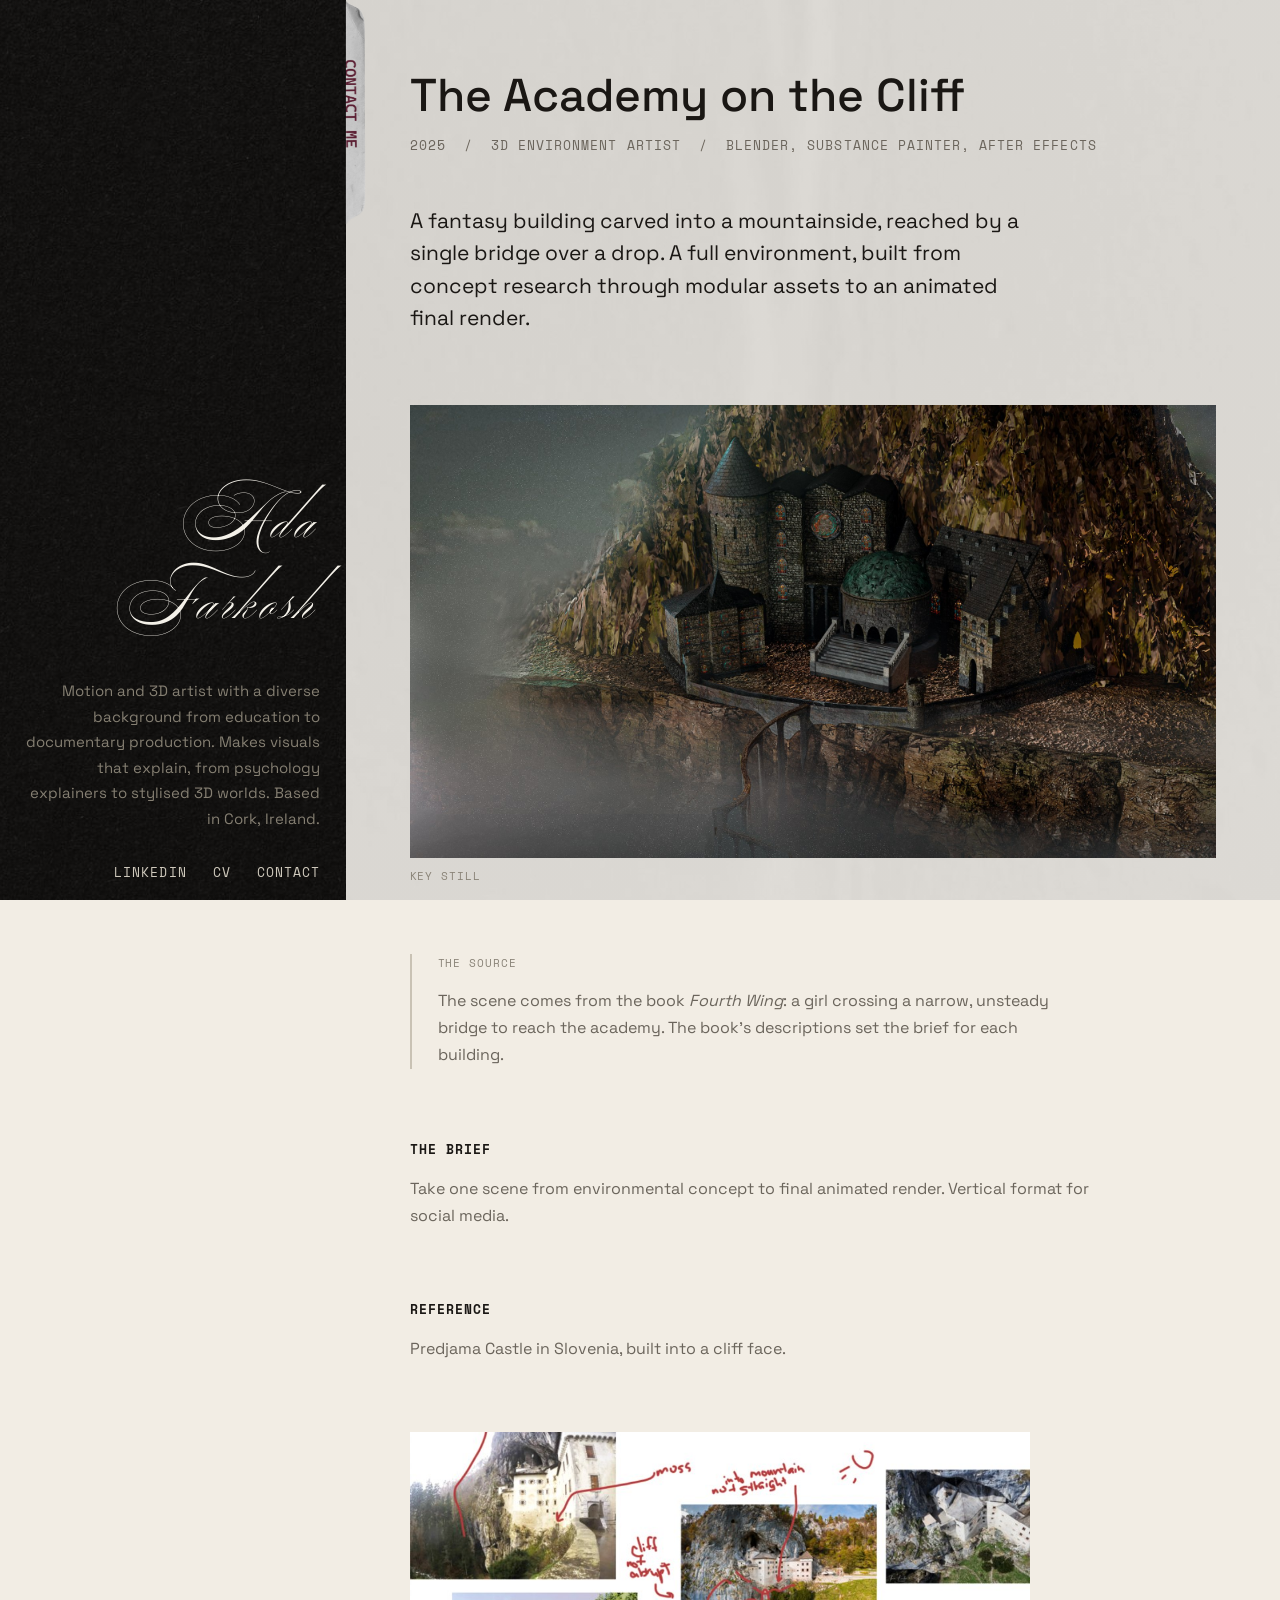
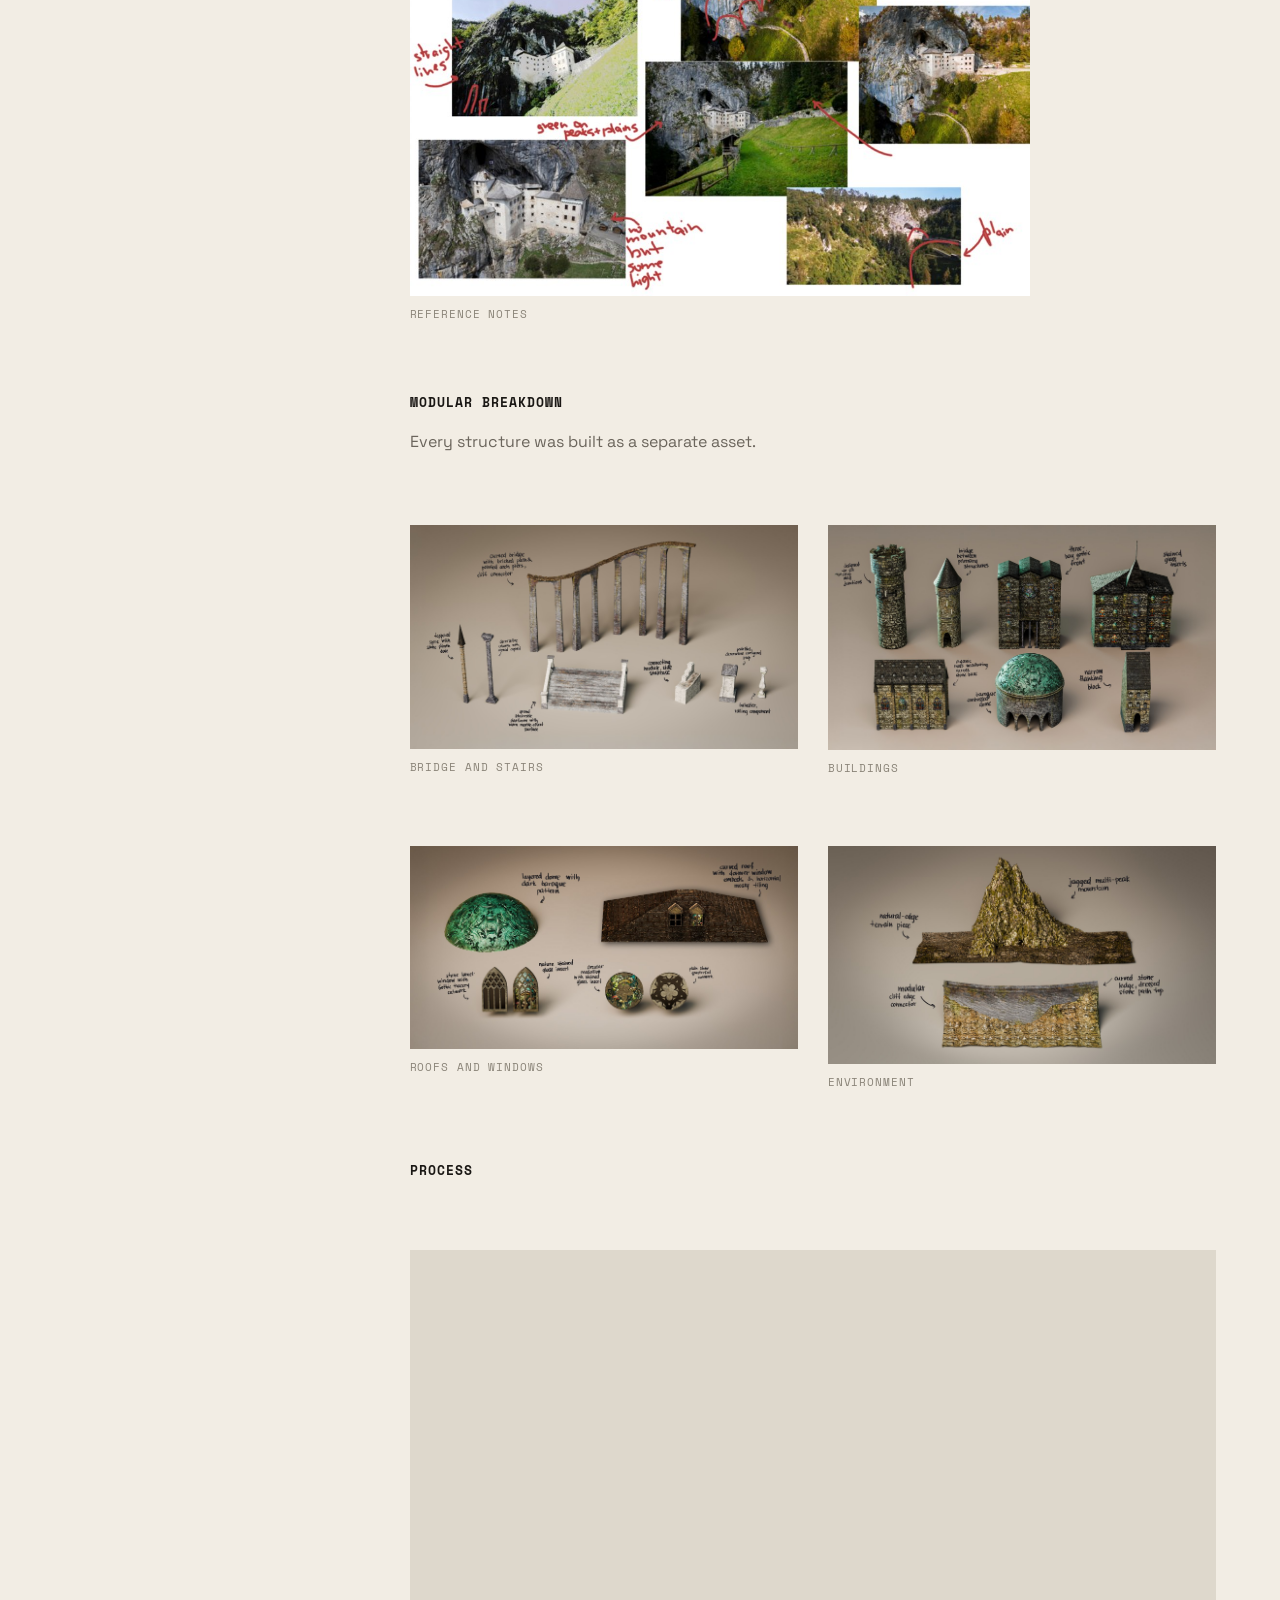
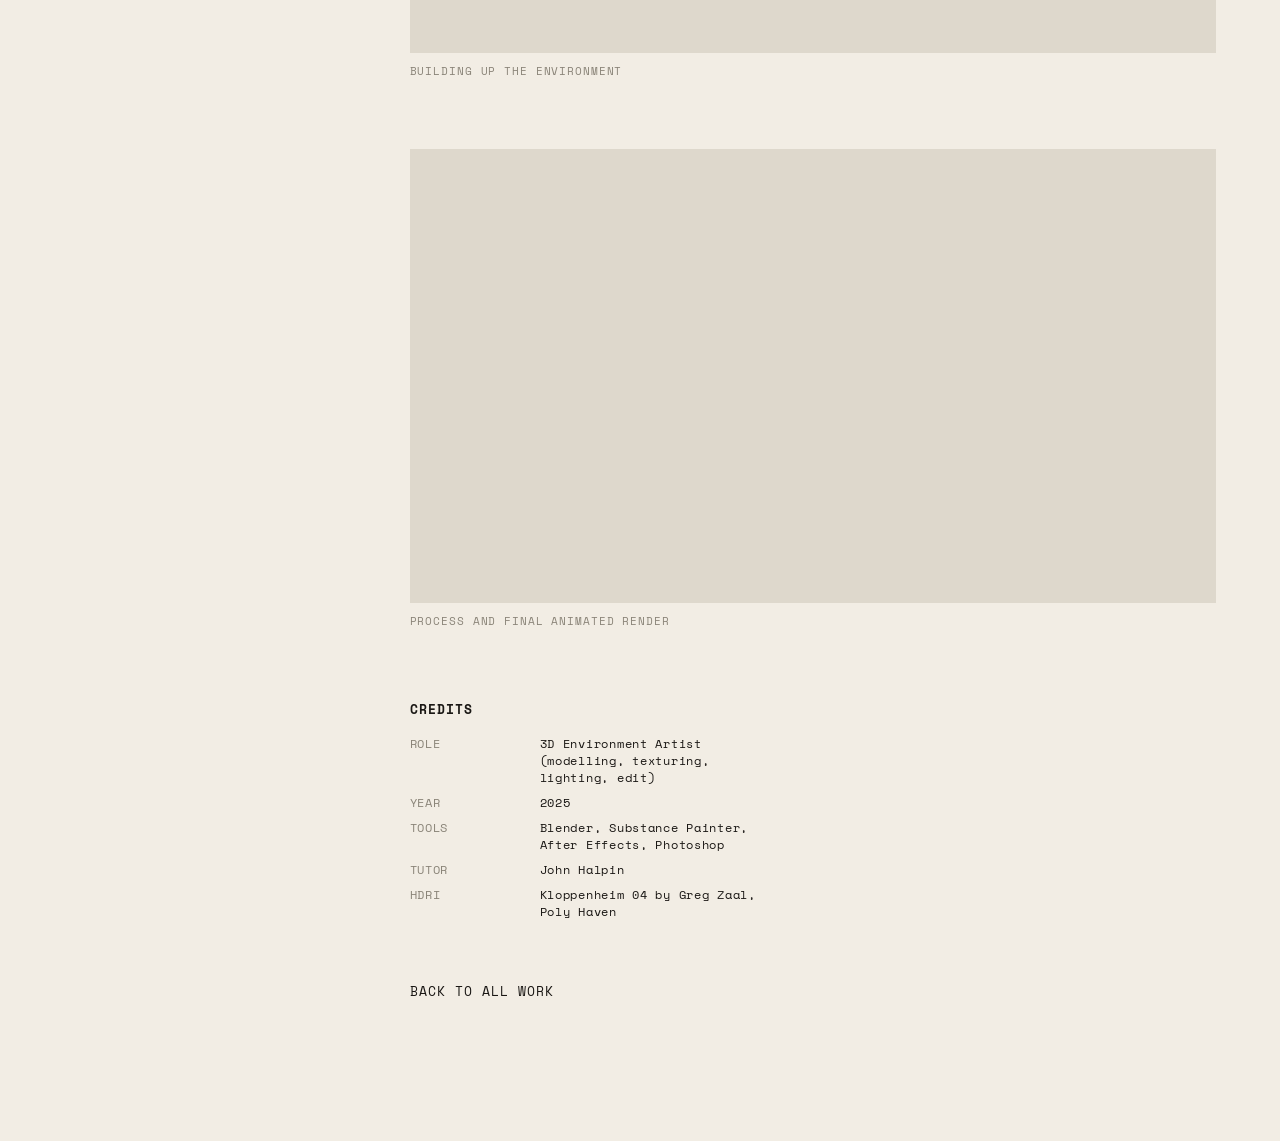
==== projects/academy_on_the_cliff.html @ 87864855 "Portfolio site: index and five project pages" ====
<!DOCTYPE html>
<html lang="en">

<head>
    <link rel="stylesheet" href="../style/style.css">
    <link rel="icon" type="image/png" href="../assets/site/images/icon.png">
    <meta charset="UTF-8">
    <meta name="viewport" content="width=device-width, initial-scale=1.0">
    <title>Ada Farkosh | The Academy on the Cliff</title>
</head>

<body>

    <div class="band band-dark"></div>
    <div class="band band-light"></div>

    <div class="sidebar">

        <a href="../index.html" class="sitename">Ada Farkosh</a>

        <div class="about-me">
            <p>Motion and 3D artist with a diverse background from education to documentary production. Makes
                visuals that explain, from psychology explainers to stylised 3D worlds. Based in Cork, Ireland.</p>
        </div>

        <div class="menu">
            <ul>
                <li><a href="https://www.linkedin.com/in/ada-farkosh/" target="_blank"
                        rel="noopener">LinkedIn</a></li>
                <li><a href="../assets/site/docs/cv.pdf" target="_blank" rel="noopener">CV</a></li>
                <li><a href="mailto:ada.farkosh@gmail.com">Contact</a></li>
            </ul>
        </div>

    </div>


    <main class="page">

        <!-- TITLE -->
        <header class="page-head">
            <h1 class="page-title">The Academy on the Cliff</h1>
            <p class="page-meta">2025 &nbsp;/&nbsp; 3D Environment Artist &nbsp;/&nbsp; Blender, Substance Painter,
                After Effects</p>
        </header>

        <p class="lead">A fantasy building carved into a mountainside, reached by a single bridge over a drop. A full
            environment, built from concept research through modular assets to an animated final render.</p>

        <!-- THE FINISHED PIECE, UP FRONT -->
        <figure class="shot-full">
            <img src="../assets/academy_on_the_cliff/images/academy_key_still.jpg"
                alt="Key still of the academy carved into a cliff face, reached by a single bridge">
            <figcaption>Key still</figcaption>
        </figure>

        <!-- THE SOURCE - someone else's work, set apart and credited -->
        <section class="context">
            <p class="credit">The source</p>
            <p>The scene comes from the book <em>Fourth Wing</em>: a girl crossing a narrow, unsteady bridge to reach
                the academy. The book's descriptions set the brief for each building.</p>
        </section>

        <!-- THE BRIEF -->
        <section class="prose">
            <h2>The brief</h2>
            <p>Take one scene from environmental concept to final animated render. Vertical format for social media.</p>
        </section>

        <!-- REFERENCE -->
        <section class="prose">
            <h2>Reference</h2>
            <p>Predjama Castle in Slovenia, built into a cliff face.</p>
        </section>

        <figure class="shot-stack">
            <img src="../assets/academy_on_the_cliff/images/ref_notes.jpg"
                alt="Reference board and notes for the academy environment">
            <figcaption>Reference notes</figcaption>
        </figure>

        <!-- MODULAR BREAKDOWN -->
        <section class="prose">
            <h2>Modular breakdown</h2>
            <p>Every structure was built as a separate asset.</p>
        </section>

        <div class="shot-pair posters">
            <figure>
                <img src="../assets/academy_on_the_cliff/images/bridgestairs_ps.jpg"
                    alt="Bridge and stairs assets for the academy environment">
                <figcaption>Bridge and stairs</figcaption>
            </figure>
            <figure>
                <img src="../assets/academy_on_the_cliff/images/buildings_ps_compressed.jpg"
                    alt="Building assets for the academy environment">
                <figcaption>Buildings</figcaption>
            </figure>
        </div>

        <div class="shot-pair posters">
            <figure>
                <img src="../assets/academy_on_the_cliff/images/roofswindows_v2_compressed.jpg"
                    alt="Roof and window assets for the academy environment">
                <figcaption>Roofs and windows</figcaption>
            </figure>
            <figure>
                <img src="../assets/academy_on_the_cliff/images/environment_ps.jpg"
                    alt="The full academy environment assembled">
                <figcaption>Environment</figcaption>
            </figure>
        </div>

        <!-- PROCESS -->
        <section class="prose">
            <h2>Process</h2>
        </section>

        <figure class="shot-full">
            <video autoplay muted loop playsinline width="2016" height="1134">
                <source src="../assets/academy_on_the_cliff/images/academy_process.mp4" type="video/mp4">
            </video>
            <figcaption>Building up the environment</figcaption>
        </figure>

        <figure class="video">
            <iframe src="https://player.vimeo.com/video/1193643788"
                title="The Academy on the Cliff, process and final animated render" allowfullscreen></iframe>
            <figcaption>Process and Final animated render</figcaption>
        </figure>

        <!-- CREDITS -->
        <section class="credits">
            <h2>Credits</h2>
            <dl>
                <dt>Role</dt>
                <dd>3D Environment Artist (modelling, texturing, lighting, edit)</dd>
                <dt>Year</dt>
                <dd>2025</dd>
                <dt>Tools</dt>
                <dd>Blender, Substance Painter, After Effects, Photoshop</dd>
                <dt>Tutor</dt>
                <dd>John Halpin</dd>
                <dt>HDRI</dt>
                <dd>Kloppenheim 04 by Greg Zaal, Poly Haven</dd>
            </dl>
        </section>

        <p class="back"><a href="../index.html">Back to all work</a></p>

    </main>


    <a class="contact-tab" href="mailto:ada.farkosh@gmail.com">
        <img class="tab-passive" src="../assets/site/images/contact_me_passive.png" alt="Contact me">
        <img class="tab-active" src="../assets/site/images/contact_me_hovered.png" alt="">
    </a>

    <div id="image-popup" onclick="closeImagePopup()">
        <img id="image-popup-img" alt="">
    </div>

    <script>
        // every image on the page opens in the popup - no onclick needed
        // on each one, so a new image is just an <img> tag like the others
        const popup = document.getElementById('image-popup');
        const popupImg = document.getElementById('image-popup-img');

        document.querySelectorAll('.page img').forEach(function (img) {
            img.addEventListener('click', function () {
                popupImg.src = img.src;
                popupImg.alt = img.alt;
                popup.classList.add('open');
            });
        });

        function closeImagePopup() {
            popup.classList.remove('open');
        }

        // Escape closes it too
        document.addEventListener('keydown', function (e) {
            if (e.key === 'Escape') closeImagePopup();
        });
    </script>

</body>

</html>
---- style/style.css ----
@import url('https://fonts.googleapis.com/css2?family=Ballet&family=Space+Grotesk:wght@300..700&family=Space+Mono:wght@400;700&display=swap');
/* importing fonts from googlefonts */


body {
    margin: 0;
    background-color: #F2EDE4;
    /* plain colour under the two textured bands below */

    font-family: 'Space Grotesk', sans-serif;
    font-size: 16px;
    color: #1A1714;

    /* CUSTOM CURSOR - dark circle over the light band */
    cursor: url('data:image/svg+xml;utf8,<svg xmlns="http://www.w3.org/2000/svg" width="30" height="30"><circle cx="15" cy="15" r="11" fill="none" stroke="%231A1714" stroke-width="3"/></svg>') 15 15, auto;
}

/* same circle filled in, no outline, on everything clickable */
a,
a:hover {
    cursor: url('data:image/svg+xml;utf8,<svg xmlns="http://www.w3.org/2000/svg" width="30" height="30"><circle cx="15" cy="15" r="11" fill="%235B1E32"/></svg>') 15 15, pointer;
}

/* over the dark band the circle flips to the light colour */
.sidebar {
    cursor: url('data:image/svg+xml;utf8,<svg xmlns="http://www.w3.org/2000/svg" width="30" height="30"><circle cx="15" cy="15" r="11" fill="none" stroke="%23CFC9BC" stroke-width="3"/></svg>') 15 15, auto;
}

.sidebar a,
.sidebar a:hover {
    cursor: url('data:image/svg+xml;utf8,<svg xmlns="http://www.w3.org/2000/svg" width="30" height="30"><circle cx="15" cy="15" r="11" fill="%235B1E32"/></svg>') 15 15, pointer;
}


/* THE TWO BANDS - photographs instead of flat colour.
   Separate layers rather than two backgrounds on the body, so each one can
   use cover and crop properly instead of being stretched to fit its band. */
.band {
    position: fixed;
    top: 0;
    bottom: 0;
    z-index: -1;
    /* behind everything, and out of the way of clicks */
    background-size: cover;
    background-position: center;
}

.band-dark {
    left: 0;
    width: 27%;
    background-image:
        linear-gradient(rgba(20, 18, 16, .55), rgba(20, 18, 16, .55)),
        url("../assets/site/images/background_dark.jpeg");
    /* the flat colour sits ON TOP of the photo at 55% - the texture still
       shows through, but the text never loses its contrast */
}

.band-light {
    left: 27%;
    right: 0;
    background-image:
        linear-gradient(rgba(242, 237, 228, .55), rgba(242, 237, 228, .55)),
        url("../assets/site/images/background_light.jpeg");
    /* same trick, and the warm cream pulls the grey paper toward the palette */
}


/* PINNED LEFT COLUMN - sits on the BOTTOM of the screen and stays there */
.sidebar {
    position: fixed;
    bottom: 18px;
    /* same gap off the bottom edge as the project list has off the top */
    left: 2%;
    width: 23%;
    z-index: 1000;

    display: flex;
    flex-direction: column;
    align-items: flex-end;
    text-align: right;
    gap: 30px;
    /* name, then the writing, then the links last - closest to the edge,
       all of it pushed to the right hand side of the dark band */
    /* VISIBLE on top of anything that scrolls past
       - no background needed, the dark band behind it comes from the body */
}

/* the three links run across instead of down */
.menu ul {
    display: flex;
    justify-content: flex-end;
    gap: 26px;
}

/* PROJECT INDEX - top right, scrolls away with the page */
.projects {
    position: fixed;
    top: 18px;
    left: 2%;
    width: 23%;
    z-index: 1000;
    /* now lives on the dark band, at its top. Taken out of the flow, so the
       project rows below can start near the top of the screen. */
    text-align: right;
    /* lines up with the name and links at the bottom of the same band */
}

.projects a {
    max-width: 100%;
    overflow-wrap: anywhere;
    /* a long project name wraps inside the band instead of running out
       across the light half of the page */
}

.projects li {
    font-size: 13px;
    line-height: 1.9;
    /* the size has to be set here too, or the line box keeps the
       height of the 30px body text and the gap will not close */
}

.sidebar ul,
.projects ul {
    list-style-type: none;
    margin: 0;
    padding: 0;
}

/* TEXT IN BOTH MENUS */
.sidebar a,
.projects a {
    position: relative;
    display: inline-block;
    /* so the plum line below can be measured against the word */
    text-decoration: none;
    font-family: 'Space Mono', monospace;
    font-size: 13px;
    letter-spacing: 0.08em;
    line-height: 1.35;
}

.menu a {
    text-transform: uppercase;
}

/* on the dark band - light text */
.sidebar a {
    color: #CFC9BC;
}

/* the project list is just an index, so it is smaller and quieter.
   on the dark band now, so it takes the light text colour */
.projects a {
    font-size: 13px;
    line-height: 1.9;
    /* set on the link itself - the line box follows this, not the li */
    color: #CFC9BC;
}



/* THE HOVER LINE - drawn as a pseudo element rather than text-decoration,
   so only the line is plum and the word keeps its own colour */
.sidebar a::after,
.projects a::after {
    content: "";
    position: absolute;
    top: 50%;
    left: 0;
    width: 0;
    height: 2px;
    background: #5B1E32;
    transition: width 500ms cubic-bezier(0.075, 0.82, 0.165, 1);
    /* grows from the left instead of appearing all at once.
       2px here, on the project titles and on the name - every hover line
       on the site is the same weight */
}

.sidebar a:hover::after,
.projects a:hover::after {
    width: 100%;
}

/* the name is underlined instead of crossed out */
.sidebar a.sitename::after {
    top: auto;
    bottom: 6px;
    height: 2px;
}

.sidebar a.sitename {
    display: block;
    font-family: 'Ballet', cursive;
    font-size: 60px;
    /* written as .sidebar a.sitename so it beats the 26px on .sidebar a above */
    color: #F4F1E9;
    /* brightest text on the page - top of the hierarchy */
    line-height: 1.35;
}


/* ABOUT ME - part of the pinned column above */
.about-me {
    position: relative;
}

.about-me p {
    margin: 0;
    font-size: 15px;
    /* smaller than the menu links, and the column width gives
       roughly 40 characters a line */
    line-height: 1.7;
    color: #857F72;
    /* dim until hovered */
    transition: 0.3s;

    position: relative;
    z-index: 1;
}

.about-me:hover p {
    color: #F2EDE4;
    font-size: 16px;
    /* grown with font-size, not transform, so the text stays sharp */
}


/* PROJECT ROWS - all of them live on the light band */
.work {
    margin-left: 27%;
    padding: 55px 5vw 120px 5vw;
    /* the index used to sit above this and push it down - with that gone,
       the first row starts close to the top of the screen */
    /* the 5vw on each side makes the gap to the dark band and the gap
       to the right edge of the screen exactly the same */
    box-sizing: border-box;
}

.project {
    display: grid;
    grid-template-columns: auto 1fr;
    column-gap: 60px;
    align-items: start;
    margin-bottom: 85px;
}

/* every second row turns around - text left, photo right */
.project:nth-of-type(even) {
    grid-template-columns: 1fr auto;
    column-gap: 120px;
    /* wider than the normal rows - the number hangs 58px to the left of the
       photo and would otherwise land on top of the writing */
}

.project:nth-of-type(even) .stage {
    order: 2;
}

.project:nth-of-type(even) .blurb {
    order: 1;
    text-align: right;
    margin-top: 28px;
    /* the same drop the photo gets on these rows, so the title lines up with
       the top of the PHOTO rather than with the number, which sits higher */
}

/* a small drop so the rows are not a straight ladder */
.project:nth-of-type(even) .stage {
    margin-top: 28px;
}

/* the number hangs 58px to the left of its photo, so the photo is pushed
   58px right - that puts the number's left edge on the same 5vw margin that
   the flipped rows' photos keep from the right edge of the screen */
.project:nth-of-type(odd) .stage {
    margin-left: 58px;
}


/* THE NUMBER AND THE PHOTO */
.stage {
    position: relative;
    isolation: isolate;
    /* keeps the three layers below stacking against each other only */
}

.shot {
    display: block;
    position: relative;
    z-index: 1;
    /* sits BETWEEN the two copies of the number */

    width: 260px;
    aspect-ratio: 4 / 5;
    /* every photo is framed to the same size */
    background-color: #DED8CC;
    overflow: hidden;
}

.shot img {
    position: absolute;
    inset: 0;
    width: 100%;
    height: 100%;
    object-fit: cover;
    /* a bigger upload is cropped to the frame instead of squashed */
    filter: grayscale(1);
    /* black and white until hovered */
    transition: transform .5s ease, filter .5s ease;
}


/* THE NUMBERS COUNT THEMSELVES.
   The spans in the HTML are empty - CSS counts the rows and writes the
   number in. Move a project to the top of the page and everything
   renumbers on its own; nothing in the markup has to be touched. */
.work {
    counter-reset: project;
}

.project {
    counter-increment: project;
}

.digit::before {
    content: counter(project, decimal-leading-zero);
    /* decimal-leading-zero is what gives 01, 02 instead of 1, 2 */
}

/* two copies of the same number, in the same spot */
.digit {
    position: absolute;
    top: -30px;
    left: -58px;
    font-family: 'Space Mono', monospace;
    font-weight: 700;
    font-size: 110px;
    line-height: 0.8;
    color: #1A1714;
    transition: color 400ms ease;
}

.digit.back {
    z-index: 0;
    /* the whole number, hidden where the photo covers it */
}

.digit.front {
    z-index: 2;
    clip-path: inset(0 0 0 50%);
    /* the same number again on top, with its left half cut away,
       so only the second figure lands over the photo */
}


/* LENS FLARE - light layer on the photo, invisible until hovered */
.flare-light {
    position: absolute;
    inset: 0;
    background:
        radial-gradient(circle at 20% 40%, rgba(255, 255, 255, .55), transparent 40%),
        radial-gradient(circle at 35% 45%, rgba(255, 200, 100, .4), transparent 30%),
        radial-gradient(circle at 60% 55%, rgba(255, 255, 255, .25), transparent 30%);
    opacity: 0;
    transition: opacity .5s ease;
}

/* photo, number and title are one unit: touching any of them lights all
   three. ":has" lets the row react to what is hovered inside it. The
   description is not in the list, so it stays out of it. */
.project:has(:is(.shot, .digit, .blurb h2 a):hover) .shot img {
    transform: scale(1.05);
    filter: grayscale(0);
    /* true colour revealed */
}

.project:has(:is(.shot, .digit, .blurb h2 a):hover) .flare-light {
    opacity: .45;
    /* kept light - the colour coming back is the main event */
}

.project:has(:is(.shot, .digit, .blurb h2 a):hover) .digit {
    color: #5B1E32;
    /* the numbers only change colour - no line through them */
}

.project:has(:is(.shot, .digit, .blurb h2 a):hover) .blurb h2 a::after {
    width: 100%;
}


/* THE WRITING BESIDE EACH PHOTO */
.blurb {
    max-width: 34em;
    /* stops the line getting too long to read comfortably */
}

.project:nth-of-type(even) .blurb {
    margin-left: auto;
}

.blurb h2 {
    margin: 0 0 14px 0;
    font-family: 'Space Mono', monospace;
    font-size: 13px;
    font-weight: 700;
    letter-spacing: 0.08em;
    text-transform: uppercase;
    /* a label, the way the reference decks title their plates */
    color: #1A1714;
}

.blurb h2 a {
    position: relative;
    display: inline-block;
    text-decoration: none;
    color: inherit;
}

.blurb h2 a::after {
    content: "";
    position: absolute;
    top: 50%;
    left: 0;
    width: 0;
    height: 2px;
    background: #5B1E32;
    transition: width 500ms cubic-bezier(0.075, 0.82, 0.165, 1);
}

.blurb p {
    margin: 0;
    font-size: 15px;
    line-height: 1.7;
    color: #6B655C;
}


/* FLOATING META LABELS - small notes that sit off the grid on purpose */
.project {
    position: relative;
    /* anchor for the labels below */
}

.meta {
    position: absolute;
    bottom: -18px;

    font-family: 'Space Mono', monospace;
    font-size: 11px;
    letter-spacing: 0.1em;
    text-transform: uppercase;
    line-height: 1.7;
    color: #8A8478;

    border-top: 1px solid #C9C2B4;
    padding-top: 7px;
    width: 92px;
    /* the hairline above is what makes it read as a margin note */
}

.meta span {
    display: block;
}

/* they sit in the empty half of each row, and not at a tidy repeating spot */
.project:nth-of-type(odd) .meta {
    right: 11%;
}

.project:nth-of-type(even) .meta {
    left: 9%;
    bottom: 26px;
}

.project:nth-of-type(3n) .meta {
    bottom: 54px;
}

.project:nth-of-type(4n) .meta {
    bottom: -4px;
}


/* CONTACT TAB - hard against the right edge, no spacing of any kind,
   and not part of any grid or flexbox - it is fixed to the viewport */
.contact-tab {
    position: fixed;
    top: 0;
    left: 27%;
    /* its left edge sits exactly where the dark band ends, so the whole
       tab rides along on the light half */
    z-index: 1000;

    display: block;
    margin: 0;
    padding: 0;
    border: 0;
    line-height: 0;
    /* line-height 0 stops the inline image leaving a gap under itself */

    animation: contact-travel 13.8s linear infinite alternate;
    /* a third slower than before: the speed drops to two thirds, so the
       9.2s becomes 13.8s.
       "alternate" makes it travel back UP when it reaches the bottom
       instead of jumping to the top to start again. */
}

/* down the screen, then the same journey in reverse */
@keyframes contact-travel {
    from {
        transform: translateY(0);
    }

    to {
        transform: translateY(calc(100vh - 100%));
        /* 100% here is the tab's own height, so it stops flush with the
           bottom edge whatever the screen size */
    }
}

/* a moving target is hard to click, so it waits while you are on it */
.contact-tab:hover {
    animation-play-state: paused;
}

.contact-tab img {
    display: block;
    width: 23px;
    height: auto;

    transform-origin: left center;
    transition: transform 350ms cubic-bezier(0.075, 0.82, 0.165, 1);
    /* grown with a transform, not a width - the element is mid-animation and
       a width change would make the page reflow on every hover */
}

.contact-tab:hover img {
    transform: scale(1.18);
    /* from the left edge, so it grows out across the light half and never
       back over the dark band */
}

/* the hovered version sits on top of the passive one and fades in */
.tab-active {
    position: absolute;
    top: 0;
    left: 0;
    opacity: 0;
    transition: opacity 300ms ease;
}

.contact-tab:hover .tab-active {
    opacity: 1;
}



/* a still tab for anyone who asked their system for less movement */
@media (prefers-reduced-motion: reduce) {
    .contact-tab {
        animation: none;
        top: 50%;
        transform: translateY(-50%);
    }
}


/* MEDIUM SCREENS - the band gets narrower, so the index does too */
/* A VERTICAL VIDEO - shot for social media, so it is kept narrow.
   Add class="video video-tall" instead of class="video" */
.video-tall {
    max-width: 420px;
}

/* a link inside a block of writing - same plum line as the back link */
.prose a,
.context a,
.credits a,
.reflist a {
    position: relative;
    display: inline-block;
    text-decoration: none;
    color: #1A1714;
}

.prose a::after,
.context a::after,
.credits a::after,
.reflist a::after {
    content: "";
    position: absolute;
    bottom: -2px;
    left: 0;
    width: 0;
    height: 2px;
    background: #5B1E32;
    transition: width 500ms cubic-bezier(0.075, 0.82, 0.165, 1);
}

.prose a:hover::after,
.context a:hover::after,
.credits a:hover::after,
.reflist a:hover::after {
    width: 100%;
}


/* A STRIP OF STILLS - frames pulled from a video, side by side.
   Four across on a wide screen, two when it gets narrower. */
.shot-strip {
    display: grid;
    grid-template-columns: repeat(4, 1fr);
    gap: 16px;
    margin: 0 0 70px 0;
}

.shot-strip figure {
    margin: 0;
}

.shot-strip img {
    width: 100%;
    height: auto;
    display: block;
    background-color: #DED8CC;
}


/* AN ANIMATION THAT USED TO BE A GIF.
   It is an mp4 now - far smaller for the same picture - but it still
   behaves like a GIF: it starts itself, loops, has no sound and no
   controls. It takes the same shape as the images it sits among. */
.shot-full video,
.shot-stack video,
.shot-tall video,
.shot-pair video {
    width: 100%;
    height: auto;
    display: block;
    background-color: #DED8CC;
}


@media (max-width: 1280px) {

    .projects li,
    .projects a {
        font-size: 11px;
        letter-spacing: 0.04em;
    }

    .shot-strip {
        grid-template-columns: repeat(2, 1fr);
    }

    .meta {
        display: none;
        /* they float free of the grid, which only works while the rows have
           empty space. Once the description starts filling the row they
           land on top of it, so below this width they step aside. */
    }

}


/* =========================================================
   PROJECT PAGES
   Everything below is only used by the pages in /projects/.
   It shares the bands, sidebar, colours and fonts above, so
   changing a colour there changes it here too.
   ========================================================= */

.page {
    margin-left: 27%;
    padding: 70px 5vw 140px 5vw;
    /* the same band offset and the same side gaps as the index rows,
       which is what makes a project page feel like the same site */
    box-sizing: border-box;
}

/* 1. TITLE AND FACTS */
.page-head {
    margin-bottom: 50px;
}

.page-title {
    margin: 0 0 14px 0;
    font-size: 46px;
    font-weight: 500;
    line-height: 1.1;
    color: #1A1714;
}

.page-meta {
    margin: 0;
    font-family: 'Space Mono', monospace;
    font-size: 13px;
    letter-spacing: 0.08em;
    text-transform: uppercase;
    color: #6B655C;
}

/* 2. OPENING PARAGRAPH - one step bigger than the body text */
.lead {
    max-width: 48ch;
    margin: 0 0 70px 0;
    font-size: 21px;
    line-height: 1.55;
    color: #1A1714;
}

/* 4 & 6. SECTIONS OF WRITING
   the character cap is what stops a line running the full width of the
   band, which would be far too long to read comfortably */
.prose {
    max-width: 68ch;
    margin: 0 0 70px 0;
}

.prose h2,
.credits h2 {
    margin: 0 0 16px 0;
    font-family: 'Space Mono', monospace;
    font-size: 13px;
    font-weight: 700;
    letter-spacing: 0.08em;
    text-transform: uppercase;
    color: #1A1714;
}

.prose p {
    margin: 0 0 18px 0;
    font-size: 16px;
    line-height: 1.7;
    color: #6B655C;
}

/* 3 & 5. IMAGES - fixed crops, like the index.
   Change the aspect-ratio if a picture needs a different shape. */
.shot-wide,
.shot-pair figure {
    margin: 0 0 70px 0;
}

.shot-wide img {
    width: 100%;
    aspect-ratio: 16 / 9;
    object-fit: cover;
    /* a taller upload is cropped to the frame instead of squashed */
    display: block;
    background-color: #DED8CC;
}

.shot-pair {
    display: grid;
    grid-template-columns: 1fr 1fr;
    gap: 30px;
}

/* a pair of SMALL reference animations - sprite loops that were drawn
   small. These are sized by HEIGHT, not width, so two loops of the
   same character come out the same height whatever their widths are,
   and they stand on a common bottom line.
   480px is the real height of both files, so nothing is scaled.
   Use class="shot-pair small" - NOT together with posters. */
.shot-pair.small {
    max-width: 640px;
    column-gap: 50px;
    align-items: end;
}

.shot-pair.small img {
    width: auto;
    height: 480px;
    aspect-ratio: auto;
    margin: 0 auto;
    display: block;
    background-color: transparent;
}

.shot-pair img {
    width: 100%;
    aspect-ratio: 4 / 5;
    object-fit: cover;
    display: block;
    background-color: #DED8CC;
}

/* every image says "click me" and brightens a little */
.page img {
    cursor: zoom-in;
    transition: filter 300ms ease;
}

.page img:hover {
    filter: brightness(1.06);
}

figcaption {
    padding-top: 10px;
    font-family: 'Space Mono', monospace;
    font-size: 11px;
    letter-spacing: 0.08em;
    text-transform: uppercase;
    color: #8A8478;
}

/* --- extra blocks used by the project pages --------------------------- */

/* THE FILM / CONTEXT BLOCK - marked off with a rule so it reads as
   background about someone else's project, not as my own work */
.context {
    max-width: 62ch;
    margin: 0 0 70px 0;
    padding-left: 26px;
    border-left: 2px solid #C9C2B4;
}

.context p {
    margin: 0 0 14px 0;
    font-size: 16px;
    line-height: 1.7;
    color: #6B655C;
}

.context .credit {
    font-family: 'Space Mono', monospace;
    font-size: 11px;
    letter-spacing: 0.08em;
    text-transform: uppercase;
    color: #8A8478;
}

/* A ROW OF SMALLER IMAGES - for sketches, proposals, variations */
.shot-grid {
    display: grid;
    grid-template-columns: repeat(3, 1fr);
    gap: 24px;
    margin: 0 0 70px 0;
}

.shot-grid img {
    width: 100%;
    aspect-ratio: 4 / 5;
    object-fit: cover;
    display: block;
    background-color: #DED8CC;
}

/* ARTWORK IS SHOWN WHOLE - no aspect-ratio and no object-fit, so the
   image keeps its own proportions. Cropping a photo to a thumbnail is
   fine; cropping a poster cuts off the composition you were hired to
   make, and a contact sheet of variations becomes unreadable. */
.shot-poster img,
.shot-pair.posters img,
.shot-full img {
    width: 100%;
    height: auto;
    aspect-ratio: auto;
    object-fit: fill;
    display: block;
    background-color: #DED8CC;
}

.shot-poster {
    max-width: 440px;
    margin: 0 0 70px 0;
}

/* a full width plate - used for the boards of proposals and variations */
.shot-full {
    margin: 0 0 70px 0;
}

/* the two finals, each shown large one after the other */
.shot-stack {
    max-width: 620px;
    margin: 0 0 70px 0;
}

.shot-stack img {
    width: 100%;
    height: auto;
    display: block;
    background-color: #DED8CC;
}


/* A TALL IMAGE - a 1080 x 1920 frame, so it is kept narrow.
   Written after .shot-stack so this width is the one that wins. */
.shot-tall {
    max-width: 420px;
    margin: 0 0 70px 0;
}

.shot-tall img {
    width: 100%;
    height: auto;
    display: block;
    background-color: #DED8CC;
}

/* VIDEO FROM A FILE ON DISK (not an embed) */
.video video {
    width: 100%;
    display: block;
    background-color: #1A1714;
}

/* 7. VIDEO - the ratio box keeps it 16:9 at any width */
.video {
    margin: 0 0 70px 0;
}

.video iframe {
    width: 100%;
    aspect-ratio: 16 / 9;
    border: 0;
    display: block;
    background-color: #DED8CC;
}

/* a vertical embed. Written after .video iframe above, because both
   rules are equally specific and the later one is the one that wins. */
.video-tall iframe {
    aspect-ratio: 9 / 16;
}



/* 8. CREDITS - a two column list */
.credits {
    margin: 0 0 60px 0;
}

.credits dl {
    display: grid;
    grid-template-columns: 110px 1fr;
    gap: 8px 20px;
    margin: 0;
    max-width: 50ch;
    font-family: 'Space Mono', monospace;
    font-size: 12px;
    letter-spacing: 0.06em;
}

.credits dt {
    text-transform: uppercase;
    color: #8A8478;
}

.credits dd {
    margin: 0;
    color: #1A1714;
}


/* A SHORT LIST OF REFERENCES - same type as the credits above */
.reflist {
    list-style: none;
    margin: 0;
    padding: 0;
    max-width: 72ch;
    font-family: 'Space Mono', monospace;
    font-size: 12px;
    line-height: 1.8;
    letter-spacing: 0.06em;
    color: #6B655C;
}

.reflist li {
    margin: 0 0 12px 0;
}

/* 9. BACK LINK - borrows the plum line from the menus */
.back {
    margin: 0;
}

.back a {
    position: relative;
    display: inline-block;
    text-decoration: none;
    font-family: 'Space Mono', monospace;
    font-size: 13px;
    letter-spacing: 0.08em;
    text-transform: uppercase;
    color: #1A1714;
}

.back a::after {
    content: "";
    position: absolute;
    bottom: -4px;
    left: 0;
    width: 0;
    height: 2px;
    background: #5B1E32;
    transition: width 500ms cubic-bezier(0.075, 0.82, 0.165, 1);
}

.back a:hover::after {
    width: 100%;
}

/* the page you are currently on, in the index list */
.projects a.current {
    color: #F4F1E9;
}

/* THE IMAGE POPUP - hidden until a picture is clicked */
#image-popup {
    display: none;
    position: fixed;
    inset: 0;
    z-index: 2000;
    background-color: rgba(20, 18, 16, .92);
    cursor: zoom-out;

    align-items: center;
    justify-content: center;
    padding: 40px;
    box-sizing: border-box;
}

#image-popup.open {
    display: flex;
    /* the script adds .open - flex is what centres the picture */
}

#image-popup img {
    max-width: 100%;
    max-height: 100%;
    width: auto;
    height: auto;
    object-fit: contain;
    /* full size and uncropped, whatever shape the picture is */
}


/*FOR SMALL SCREENS!!!!!!!! - media query from w3schools*/

@media (max-width: 600px) {

    body {
        font-size: 15px;
        background-color: #F2EDE4;
    }

    .band {
        display: none;
        /* the side by side bands make no sense once the columns stack */
    }

    .sidebar {
        position: static;
        width: 100%;
        background-color: #141210;
        padding: 20px 4%;
        box-sizing: border-box;
        gap: 18px;
        align-items: flex-start;
        text-align: left;
    }

    .project:nth-of-type(odd) .stage {
        margin-left: 0;
    }


    .contact-tab {
        left: auto;
        right: 0;
        /* the bands are gone at this size, so it goes back to the edge */
    }

    .contact-tab img {
        width: 18px;
    }


    .projects {
        position: static;
        width: 100%;
        text-align: left;
        margin-left: 0;
        padding: 18px 4% 24px 4%;
        box-sizing: border-box;
        background-color: #141210;
        /* it keeps the light text, so it needs the dark block behind it
           once the two bands stop existing */
    }




    .menu ul {
        gap: 18px;
    }

    .page {
        margin-left: 0;
        padding: 30px 4% 60px 4%;
    }

    .shot-pair,
    .shot-grid,
    .shot-strip {
        grid-template-columns: 1fr;
    }

    .page-title {
        font-size: 30px;
    }

    .work {
        margin-left: 0;
        padding: 40px 4% 60px 4%;
    }

    .project,
    .project:nth-of-type(even) {
        grid-template-columns: 1fr;
        row-gap: 30px;
        margin-bottom: 80px;
    }

    .project:nth-of-type(even) .stage {
        order: 0;
        margin-top: 0;
    }

    .project:nth-of-type(even) .blurb {
        order: 0;
        text-align: left;
        margin-left: 0;
    }

    .shot {
        width: 100%;
    }

    .digit {
        font-size: 64px;
        top: -18px;
        left: 0;
    }

}
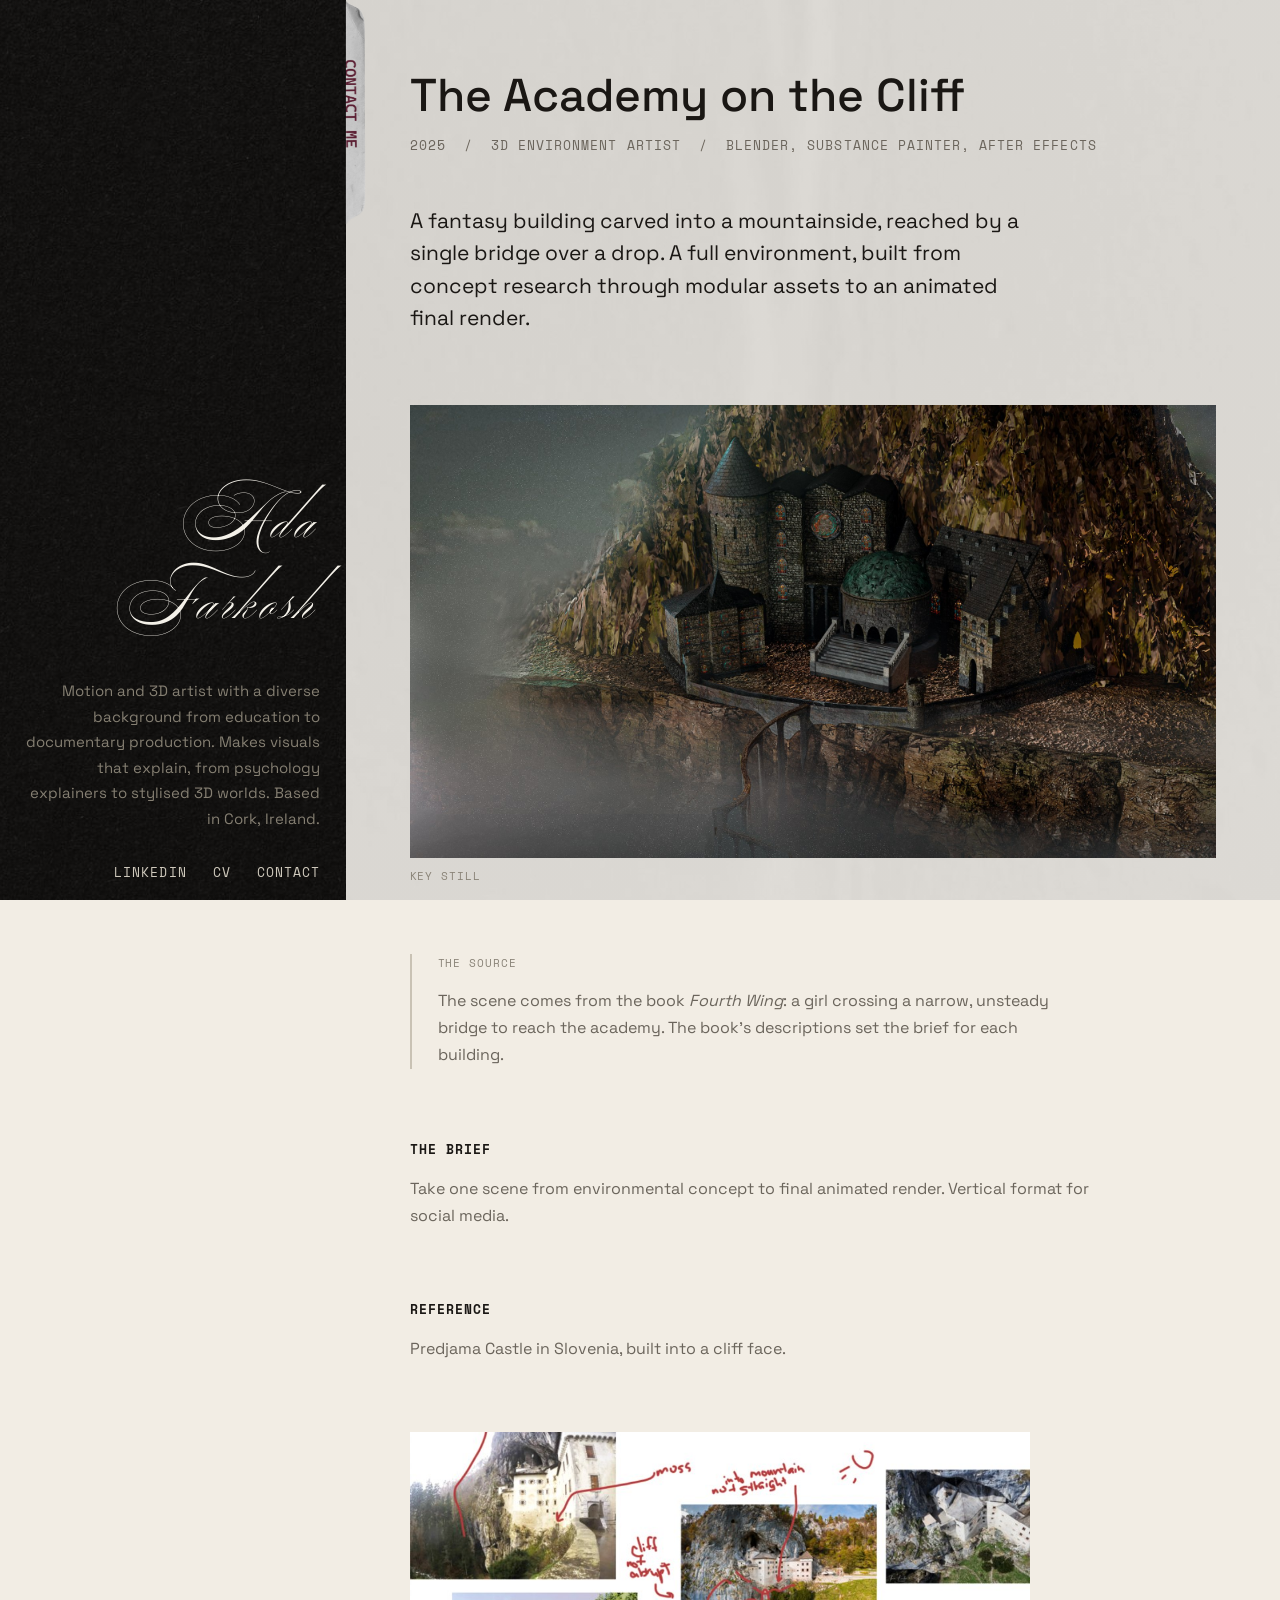
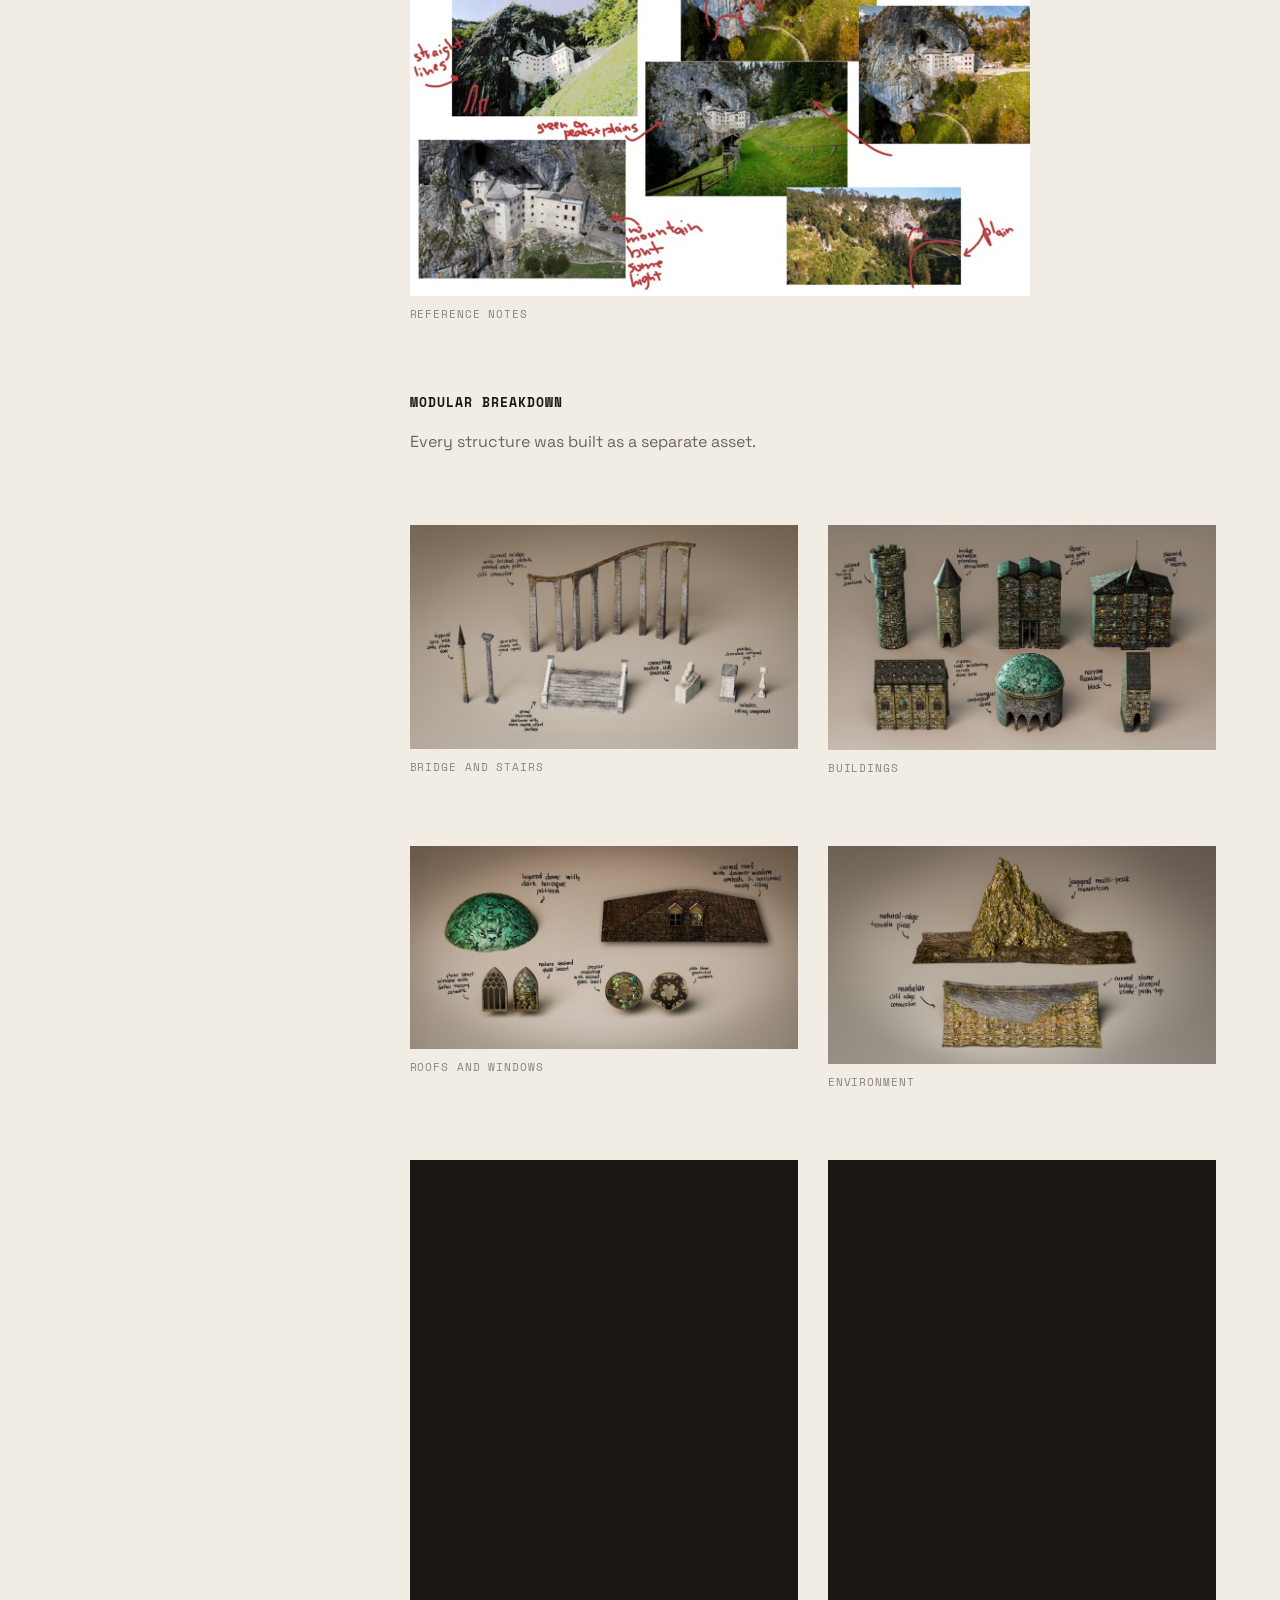
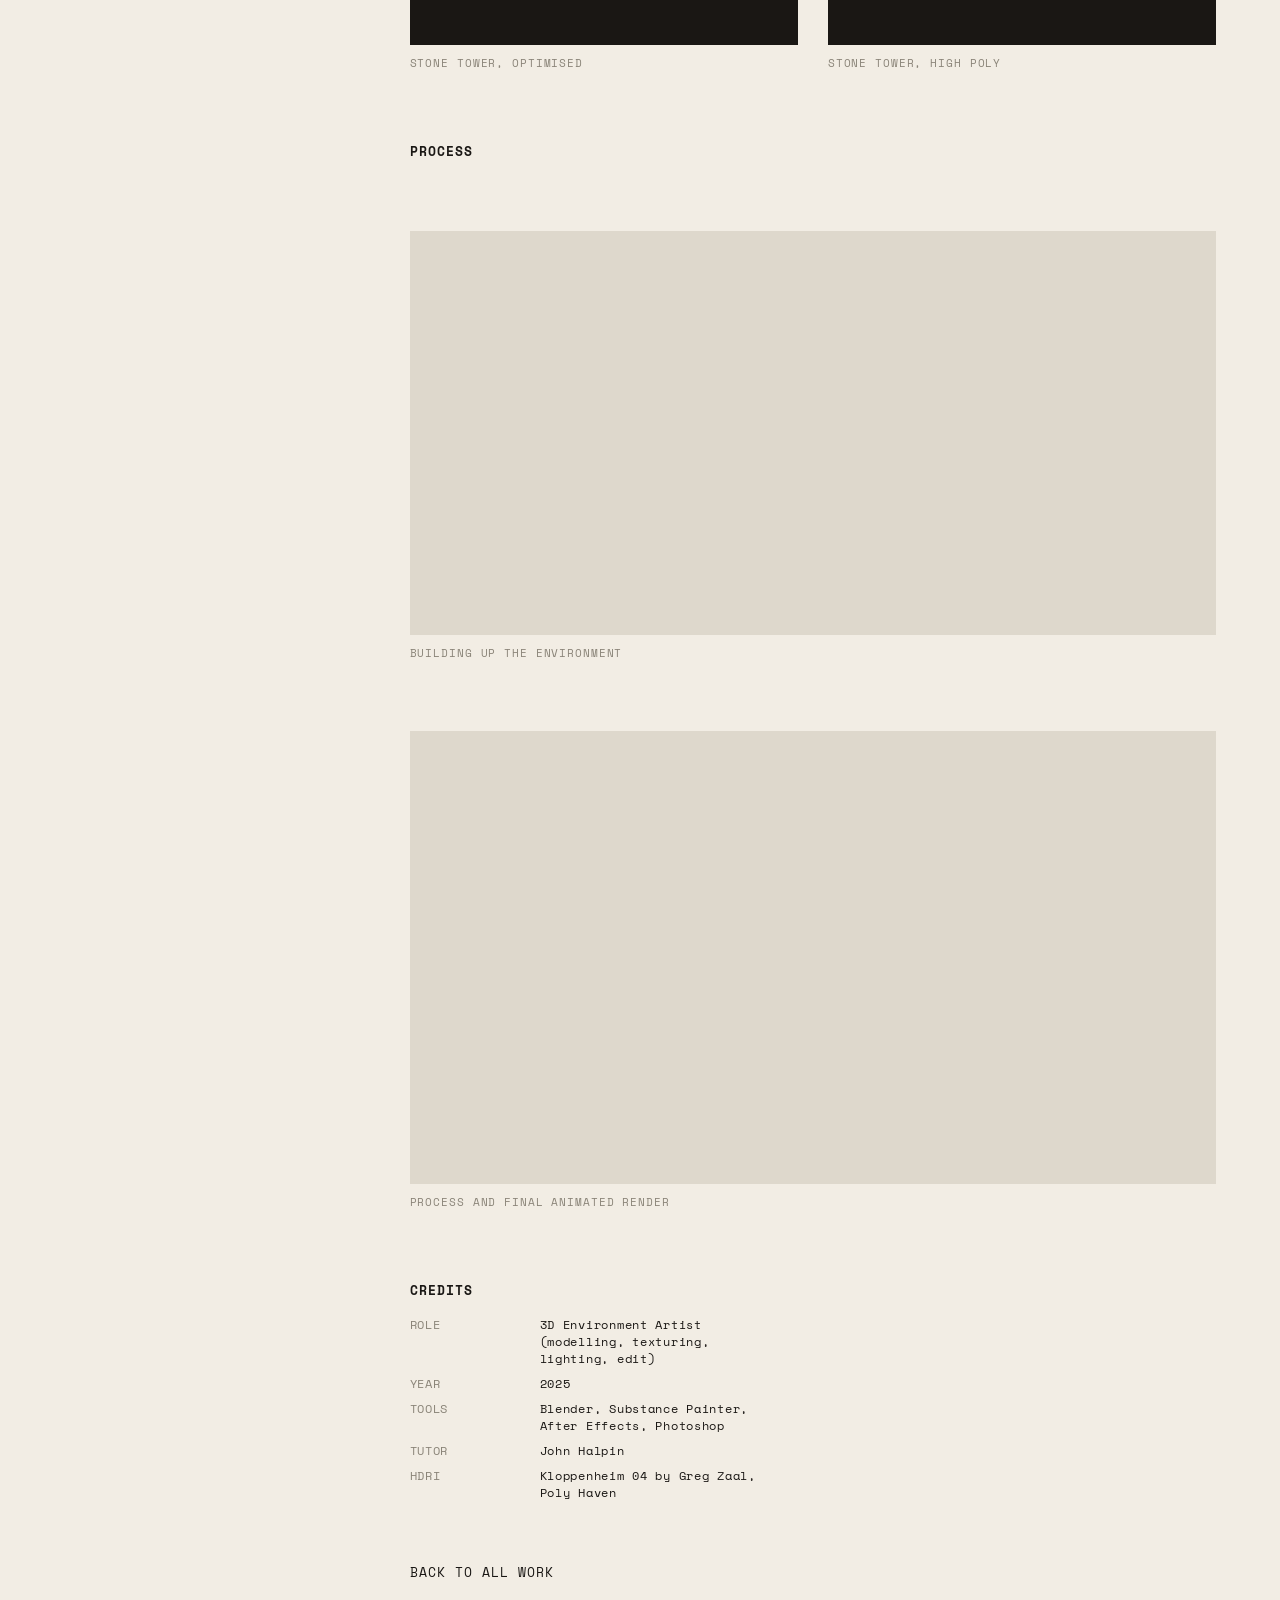
==== commit 8da67cc2: "Add Sketchfab tower models to Academy modular breakdown Co-Authored-By: Claude Opus 5.5 <noreply@ant" ====
--- a/projects/academy_on_the_cliff.html
+++ b/projects/academy_on_the_cliff.html
@@ -108,6 +108,23 @@
                 <img src="../assets/academy_on_the_cliff/images/environment_ps.jpg"
                     alt="The full academy environment assembled">
                 <figcaption>Environment</figcaption>
+            </figure>
+        </div>
+
+        <!-- 3D MODELS - live Sketchfab viewers, side by side.
+             To swap a model, change only the ID in the src address. -->
+        <div class="shot-pair models">
+            <figure>
+                <iframe src="https://sketchfab.com/models/64363a770a984af687b52b85a81910b6/embed?ui_theme=dark&amp;dnt=1"
+                    title="Gothic stone tower, optimised version" allow="autoplay; fullscreen; xr-spatial-tracking"
+                    allowfullscreen loading="lazy"></iframe>
+                <figcaption>Stone tower, optimised</figcaption>
+            </figure>
+            <figure>
+                <iframe src="https://sketchfab.com/models/25dcbc4965b949929f39210f50f5d632/embed?ui_theme=dark&amp;dnt=1"
+                    title="Gothic stone tower, high poly version" allow="autoplay; fullscreen; xr-spatial-tracking"
+                    allowfullscreen loading="lazy"></iframe>
+                <figcaption>Stone tower, high poly</figcaption>
             </figure>
         </div>
 
--- a/style/style.css
+++ b/style/style.css
@@ -927,6 +927,16 @@
     aspect-ratio: 9 / 16;
 }
 
+/* TWO 3D MODELS SIDE BY SIDE - live Sketchfab viewers.
+   Square-ish frame so a tall tower is not squeezed into a letterbox. */
+.shot-pair.models iframe {
+    width: 100%;
+    aspect-ratio: 4 / 5;
+    border: 0;
+    display: block;
+    background-color: #1A1714;
+}
+
 
 
 /* 8. CREDITS - a two column list */
@@ -1070,13 +1080,11 @@
 
 
     .contact-tab {
-        left: auto;
-        right: 0;
-        /* the bands are gone at this size, so it goes back to the edge */
-    }
-
-    .contact-tab img {
-        width: 18px;
+        display: none;
+        /* hidden on a phone. It is a 23px target that has to be caught
+           while it moves, and the hover that swaps the image and shows
+           the label does not exist on a touch screen. The CONTACT link
+           under the name does the same job here. */
     }
 
 
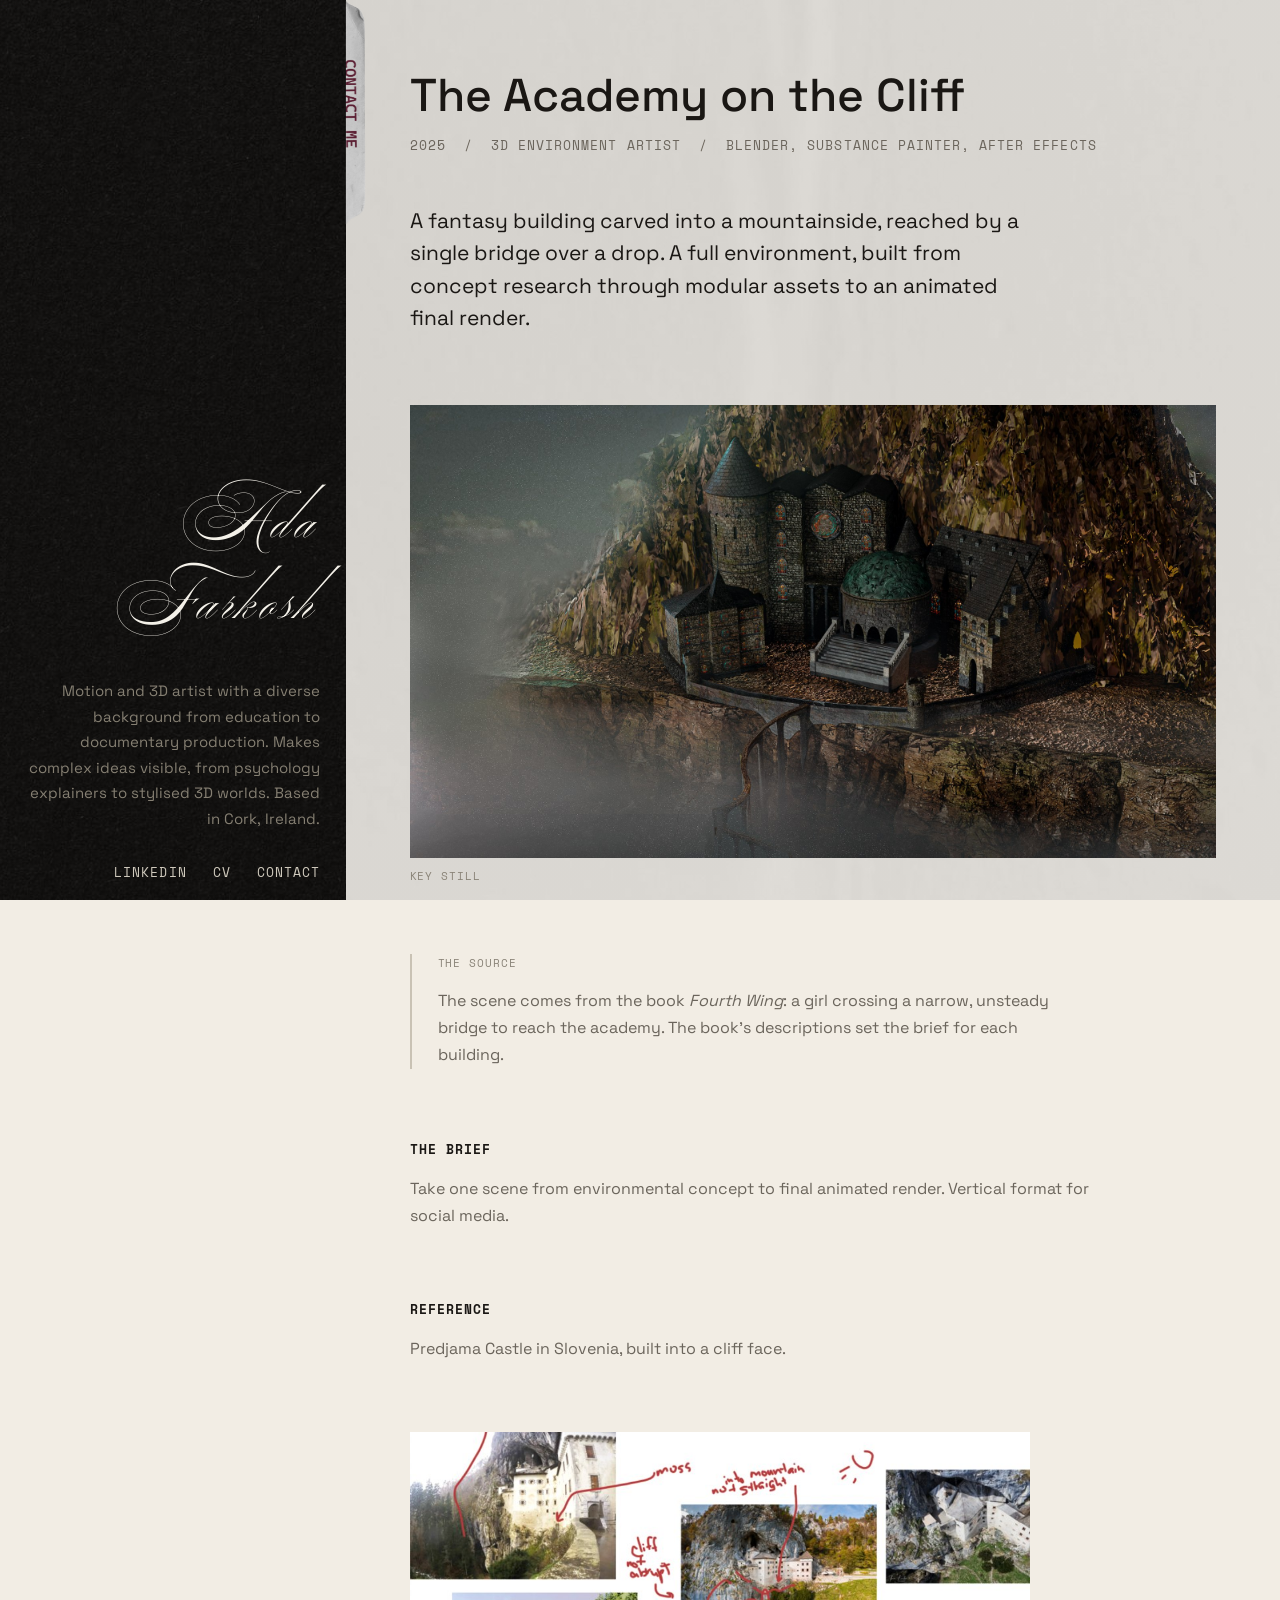
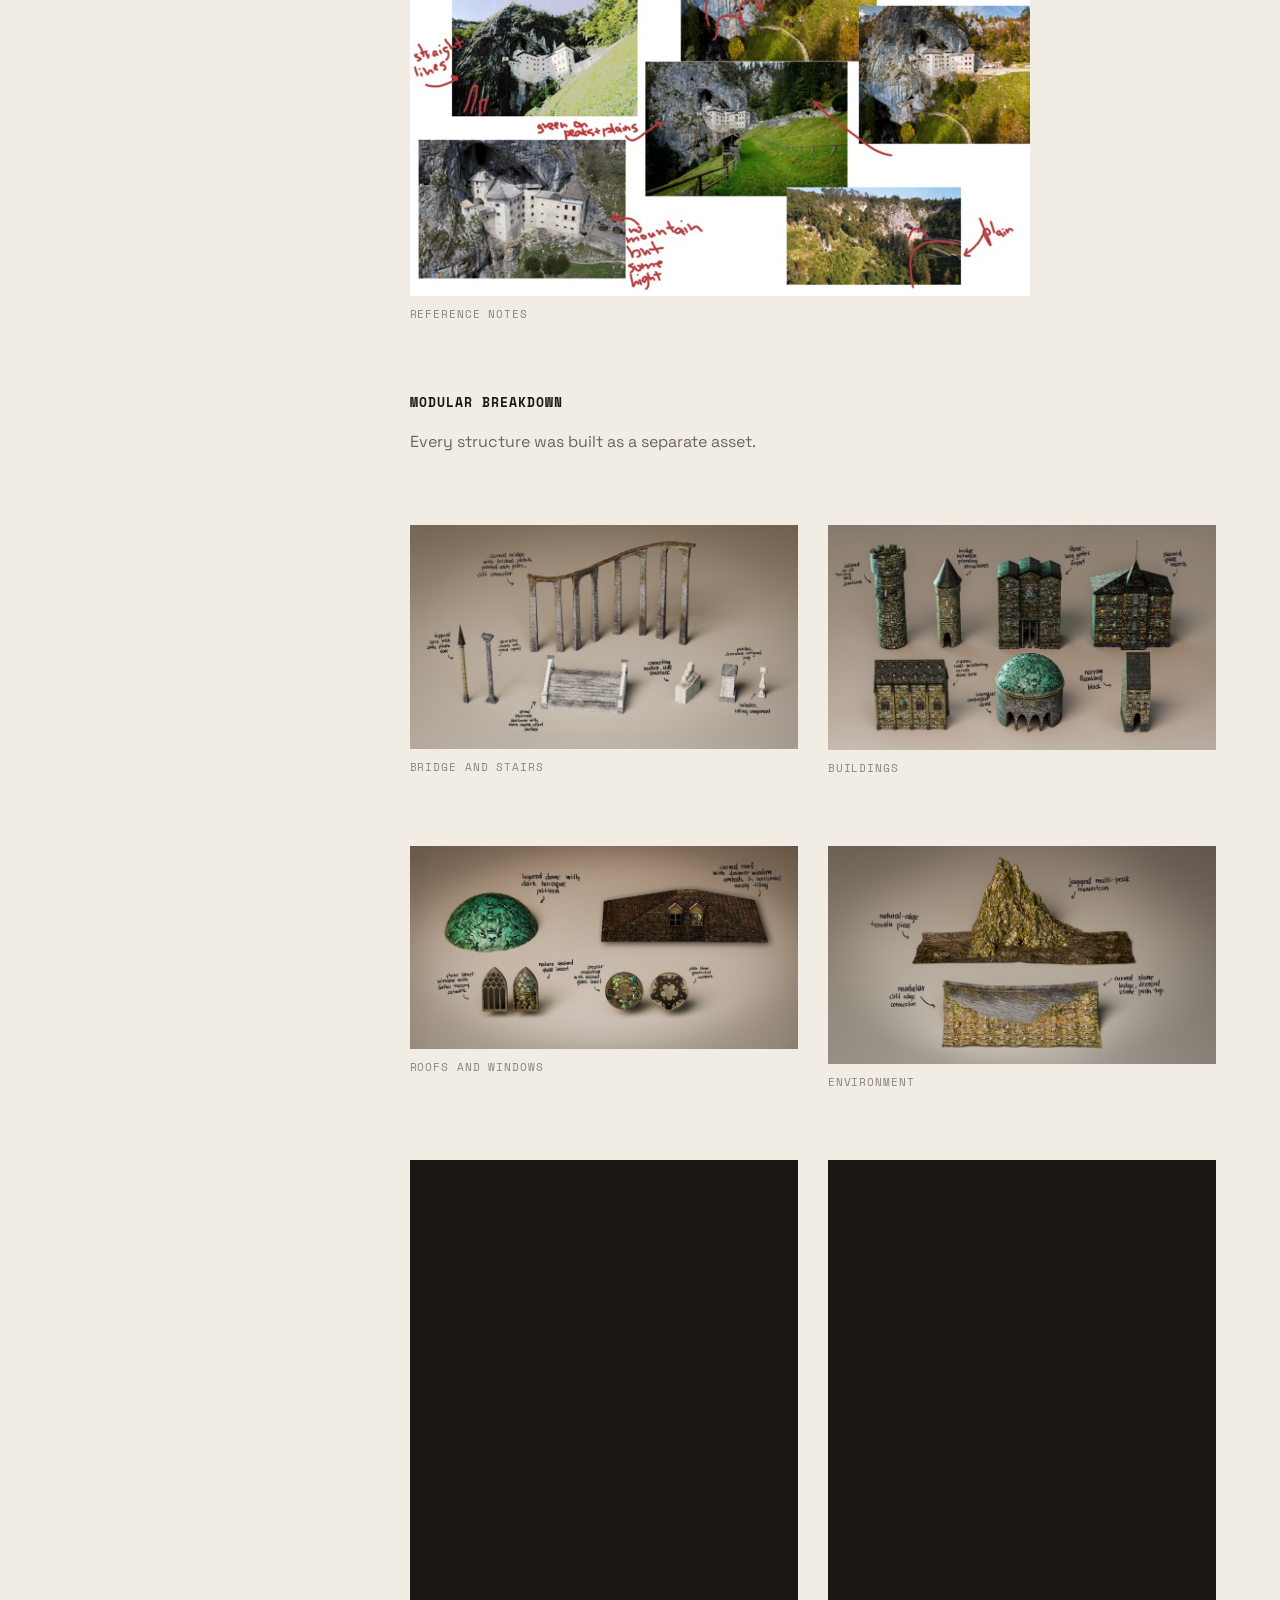
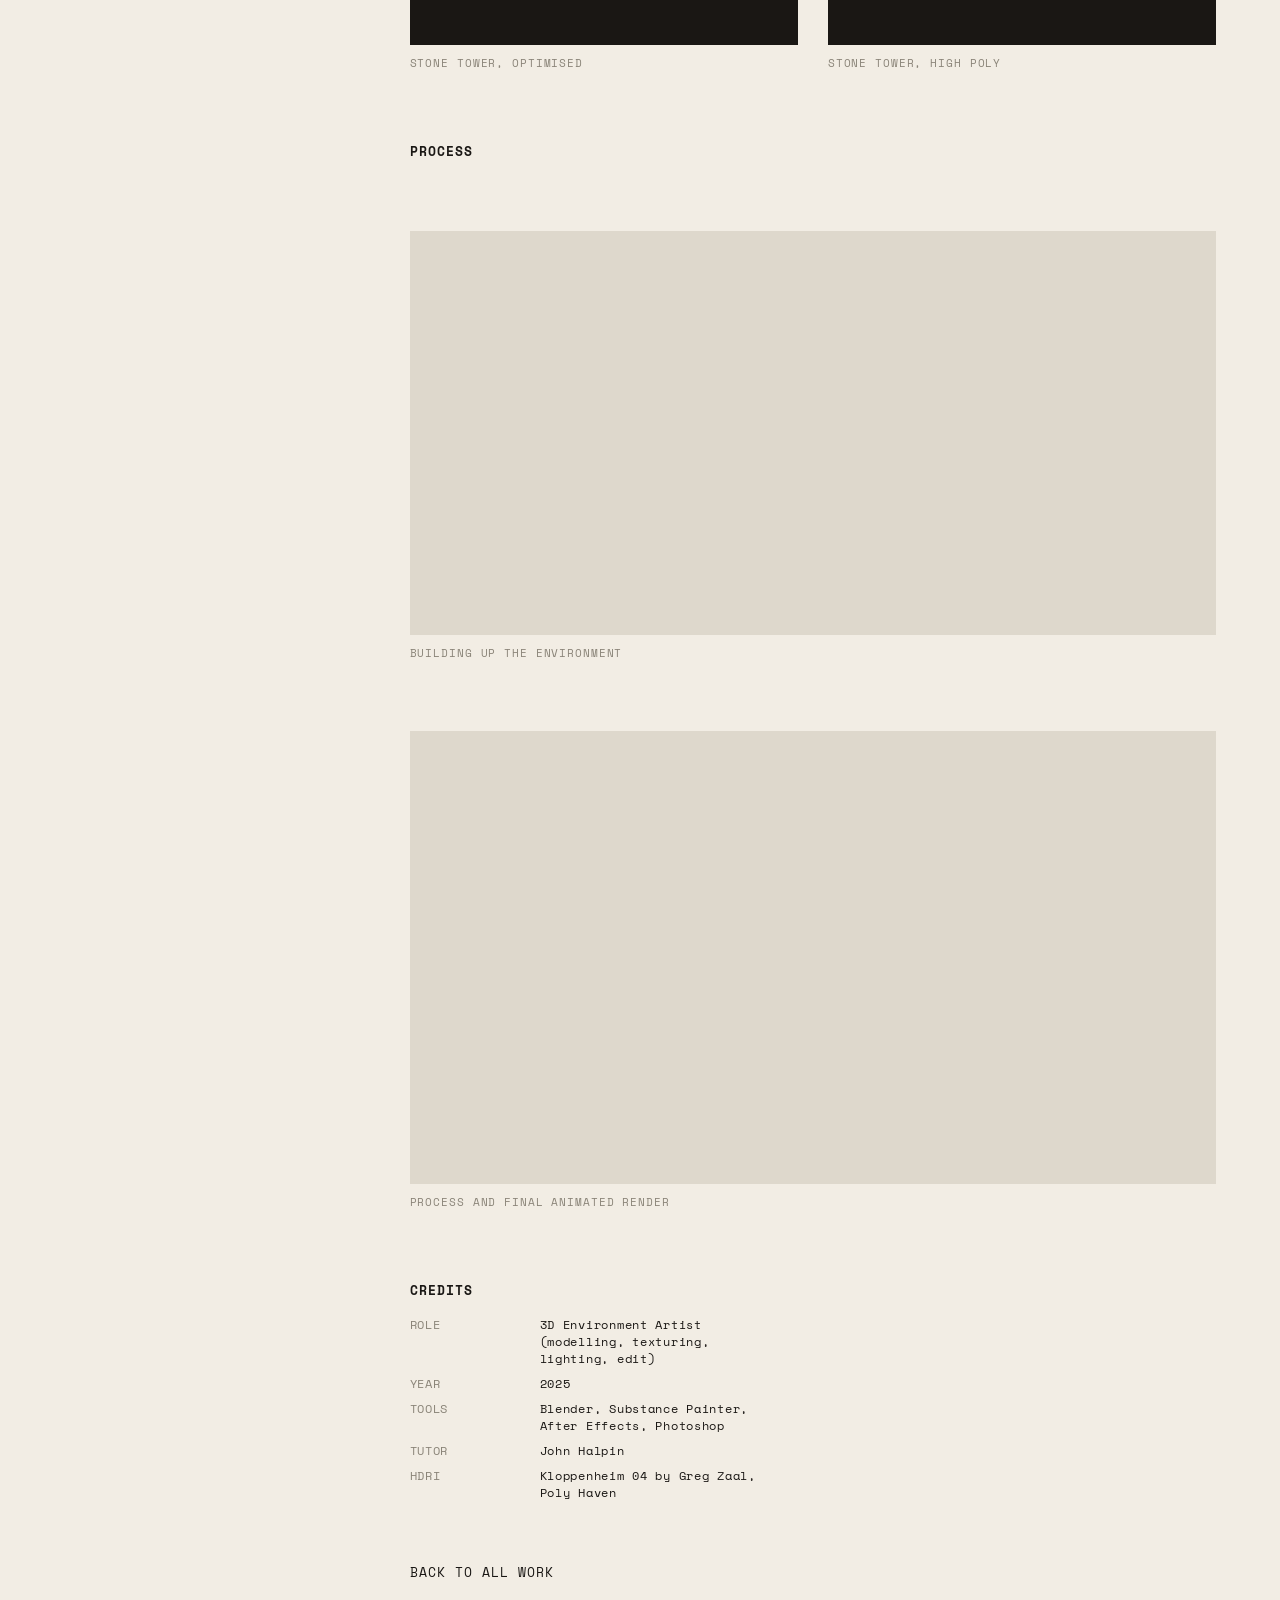
==== commit 1df067d8: "update bio" ====
--- a/projects/academy_on_the_cliff.html
+++ b/projects/academy_on_the_cliff.html
@@ -19,8 +19,8 @@
         <a href="../index.html" class="sitename">Ada Farkosh</a>
 
         <div class="about-me">
-            <p>Motion and 3D artist with a diverse background from education to documentary production. Makes
-                visuals that explain, from psychology explainers to stylised 3D worlds. Based in Cork, Ireland.</p>
+            <p>Motion and 3D artist with a diverse background from education to documentary production. Makes complex ideas
+                visible, from psychology explainers to stylised 3D worlds. Based in Cork, Ireland.</p>
         </div>
 
         <div class="menu">
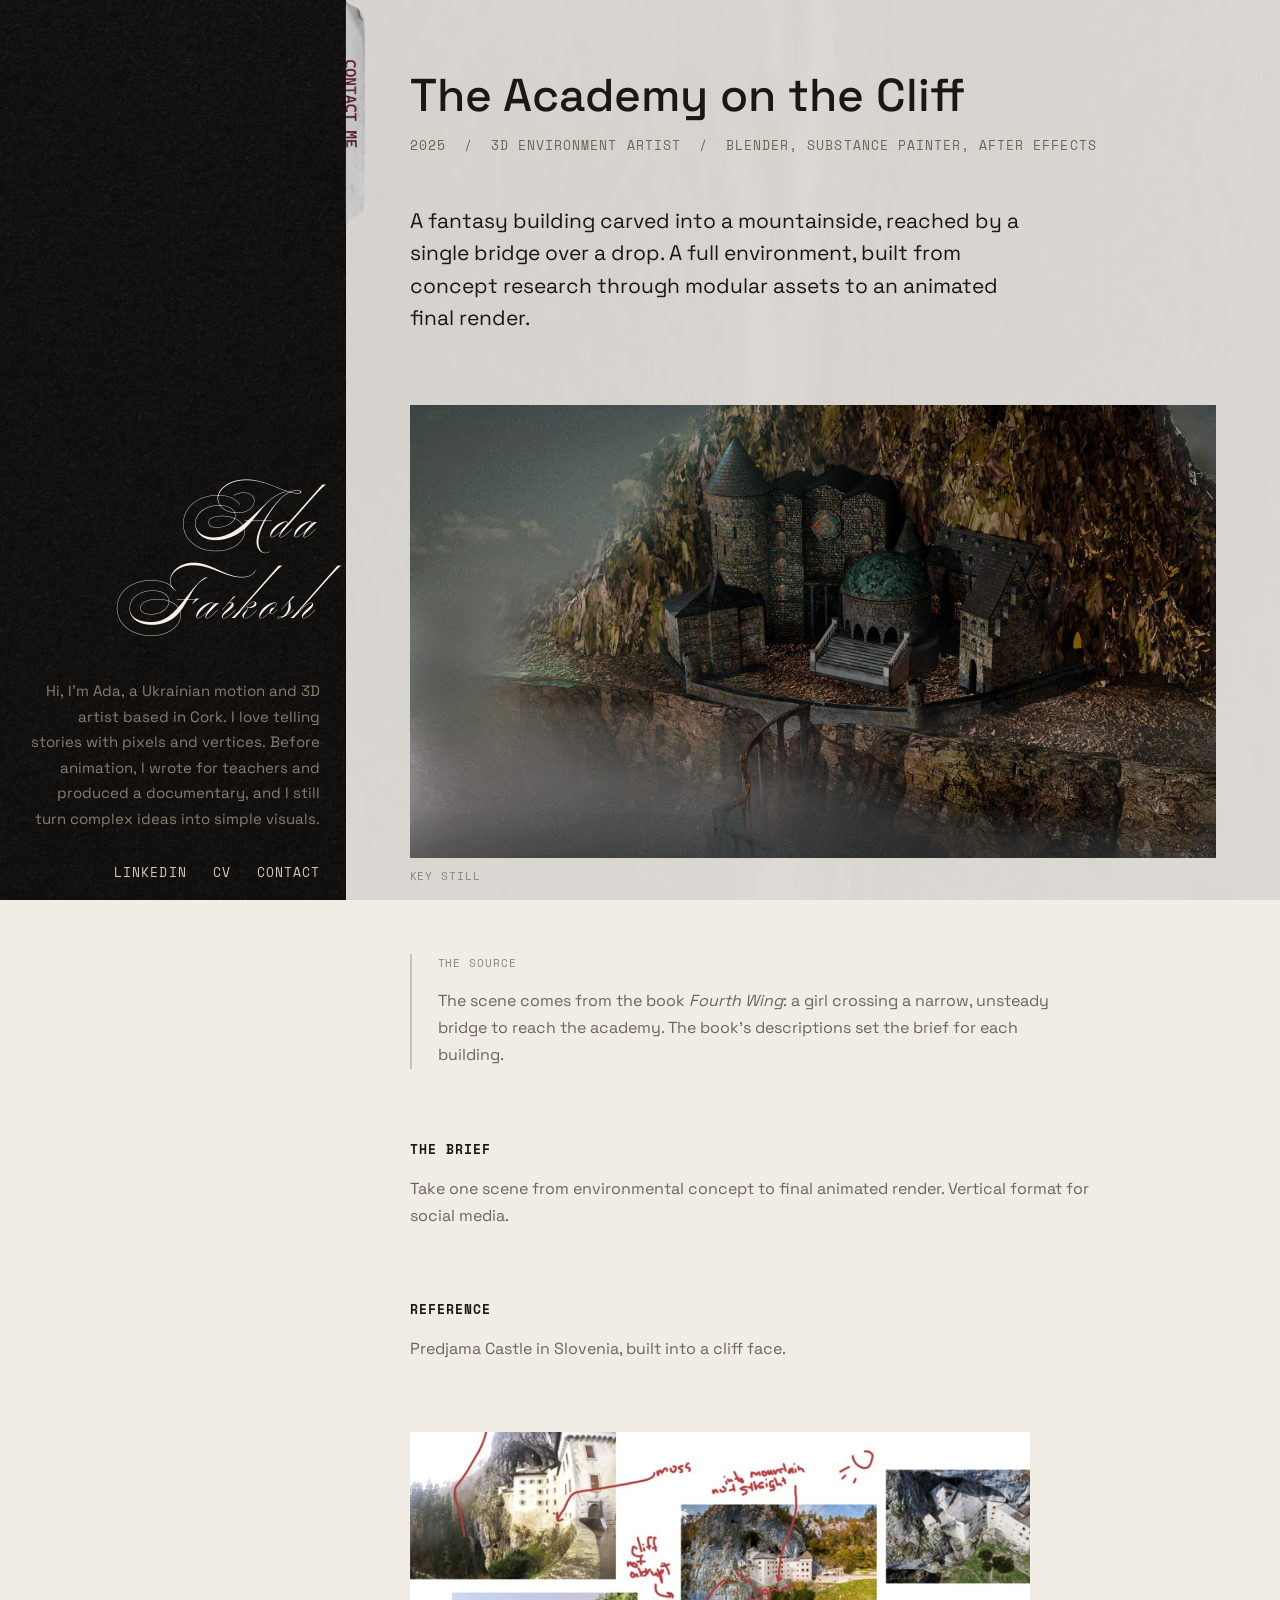
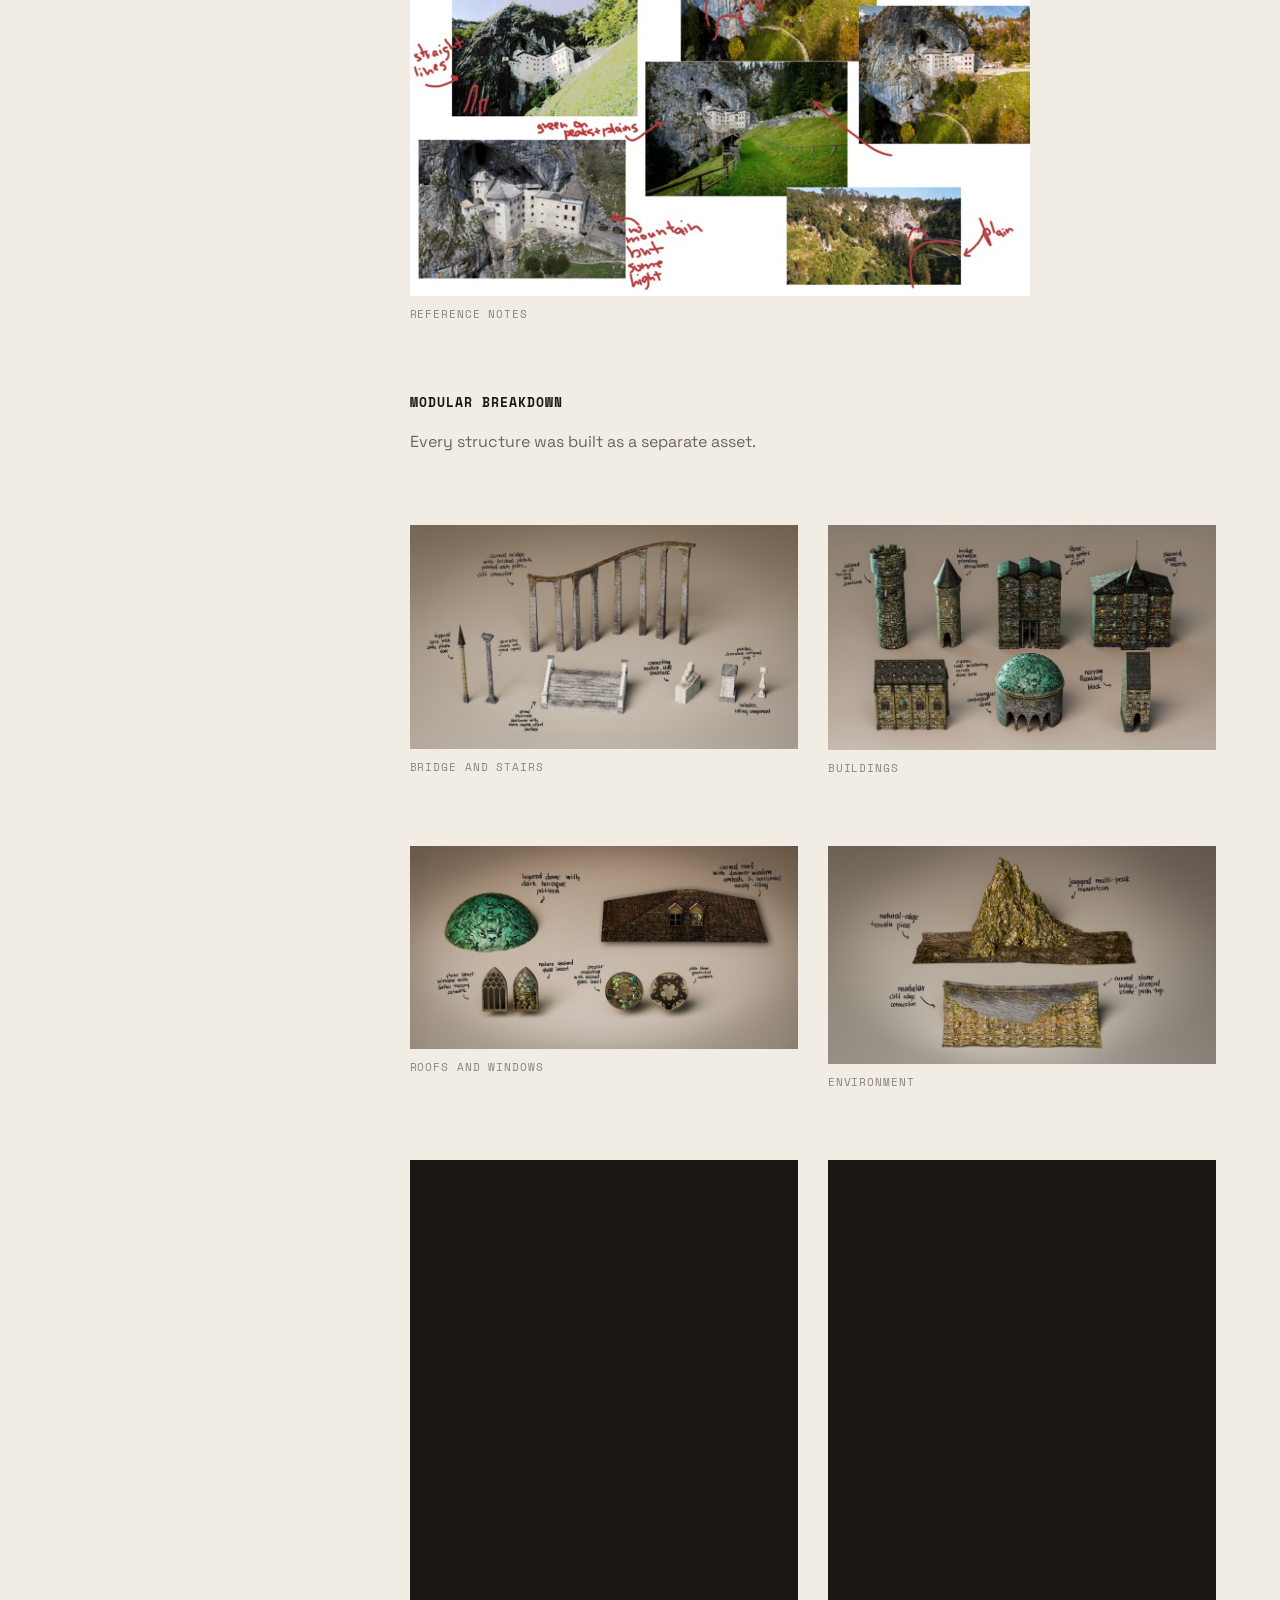
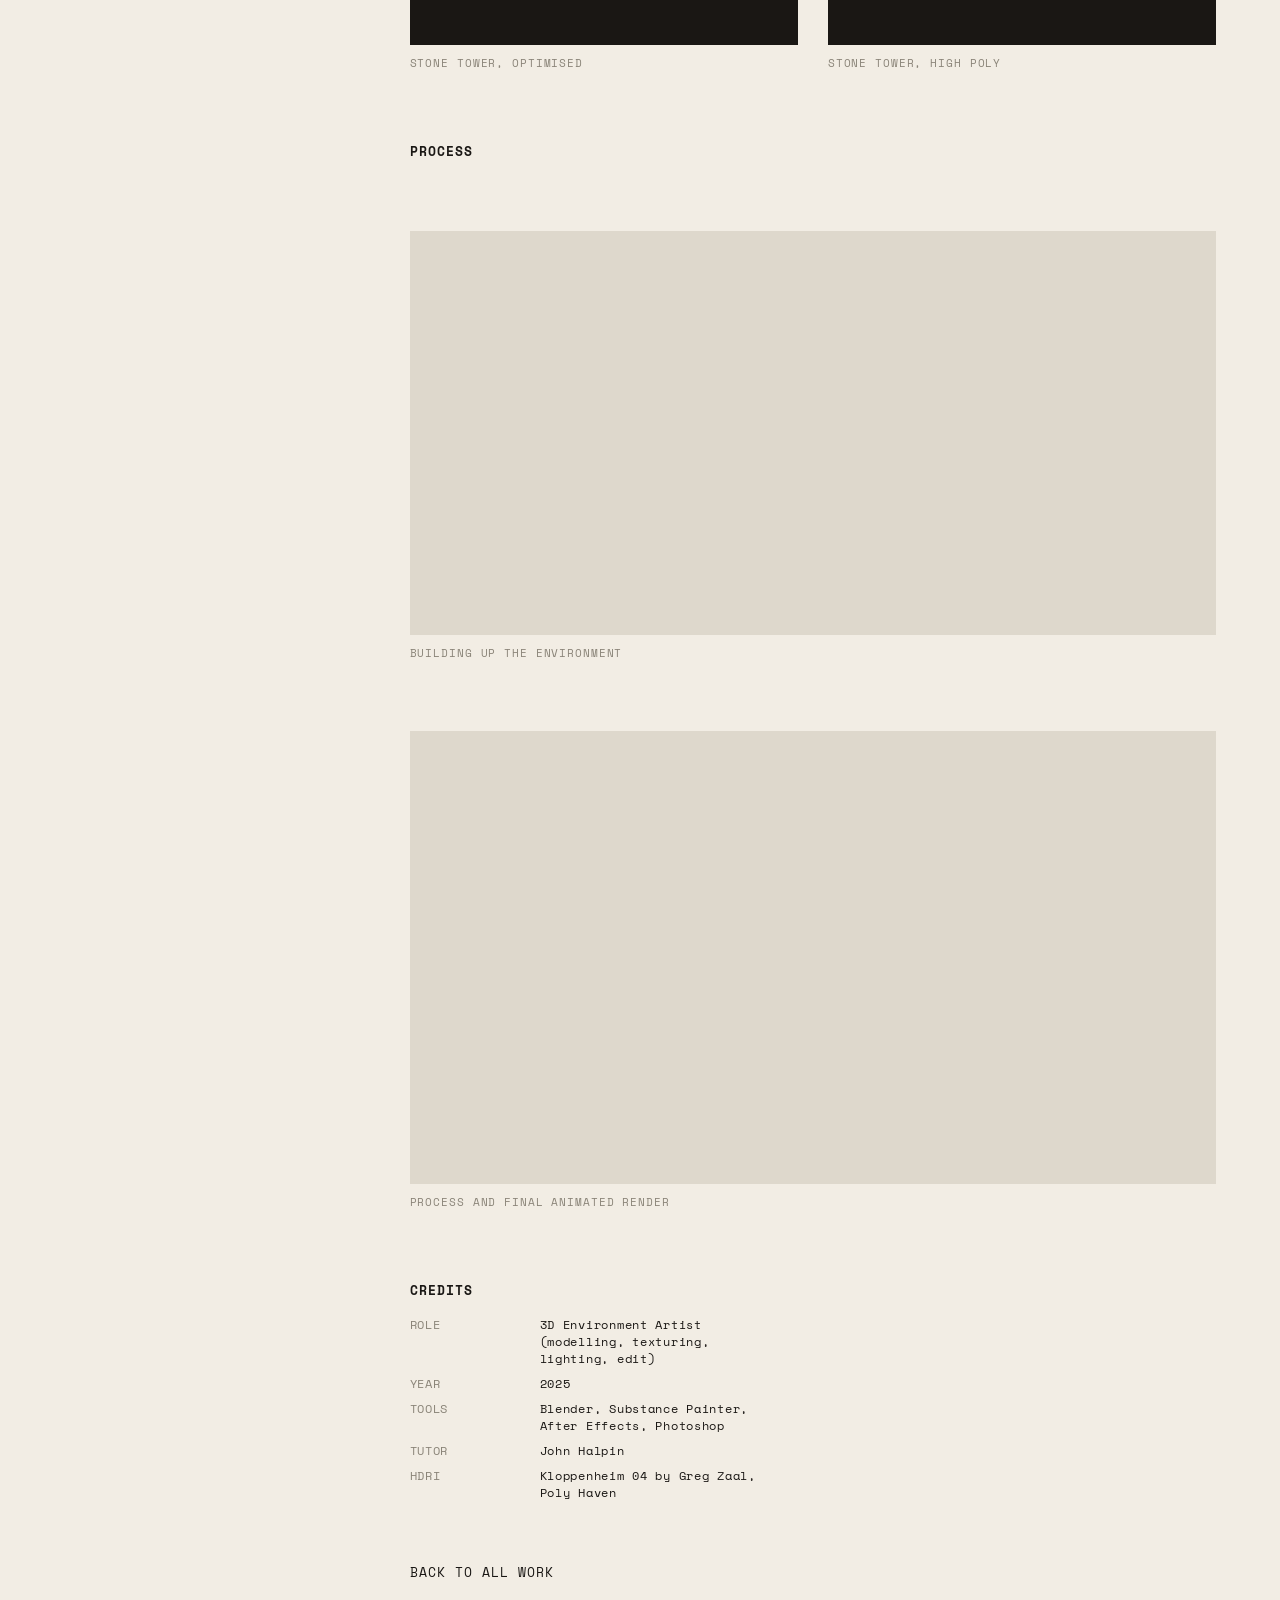
==== commit 1e459269: "YouTube showreel added, bio updated" ====
--- a/projects/academy_on_the_cliff.html
+++ b/projects/academy_on_the_cliff.html
@@ -6,7 +6,8 @@
     <link rel="icon" type="image/png" href="../assets/site/images/icon.png">
     <meta charset="UTF-8">
     <meta name="viewport" content="width=device-width, initial-scale=1.0">
-    <title>Ada Farkosh | The Academy on the Cliff</title>
+    <title>The Academy on the Cliff | 3D Environment | Ada Farkosh</title>
+    <meta name="description" content="A fantasy academy carved into a cliff face, built in Blender and Substance Painter from concept research and modular assets to an animated final render.">
 </head>
 
 <body>
@@ -19,15 +20,16 @@
         <a href="../index.html" class="sitename">Ada Farkosh</a>
 
         <div class="about-me">
-            <p>Motion and 3D artist with a diverse background from education to documentary production. Makes complex ideas
-                visible, from psychology explainers to stylised 3D worlds. Based in Cork, Ireland.</p>
+            <p>Hi, I'm Ada, a Ukrainian motion and 3D artist based in Cork. I love telling stories with pixels and
+                vertices. Before animation, I wrote for teachers and produced a documentary, and I still turn complex
+                ideas into simple visuals.</p>
         </div>
 
         <div class="menu">
             <ul>
                 <li><a href="https://www.linkedin.com/in/ada-farkosh/" target="_blank"
                         rel="noopener">LinkedIn</a></li>
-                <li><a href="../assets/site/docs/cv.pdf" target="_blank" rel="noopener">CV</a></li>
+                <li><a href="../assets/site/docs/cv_2026.pdf" target="_blank" rel="noopener">CV</a></li>
                 <li><a href="mailto:ada.farkosh@gmail.com">Contact</a></li>
             </ul>
         </div>
--- a/style/style.css
+++ b/style/style.css
@@ -966,6 +966,23 @@
 }
 
 
+/* A FOLDER TREE, or any short block of plain text meant to be read as a
+   specimen rather than as body copy. Set in the label typeface on the
+   same surface colour the image frames use. Written as <pre class="tree">. */
+.tree {
+    max-width: 68ch;
+    margin: 0 0 70px 0;
+    padding: 22px 26px;
+    box-sizing: border-box;
+    background-color: #DED8CC;
+    font-family: 'Space Mono', monospace;
+    font-size: 13px;
+    line-height: 1.7;
+    color: #1A1714;
+    overflow-x: auto;
+}
+
+
 /* A SHORT LIST OF REFERENCES - same type as the credits above */
 .reflist {
     list-style: none;
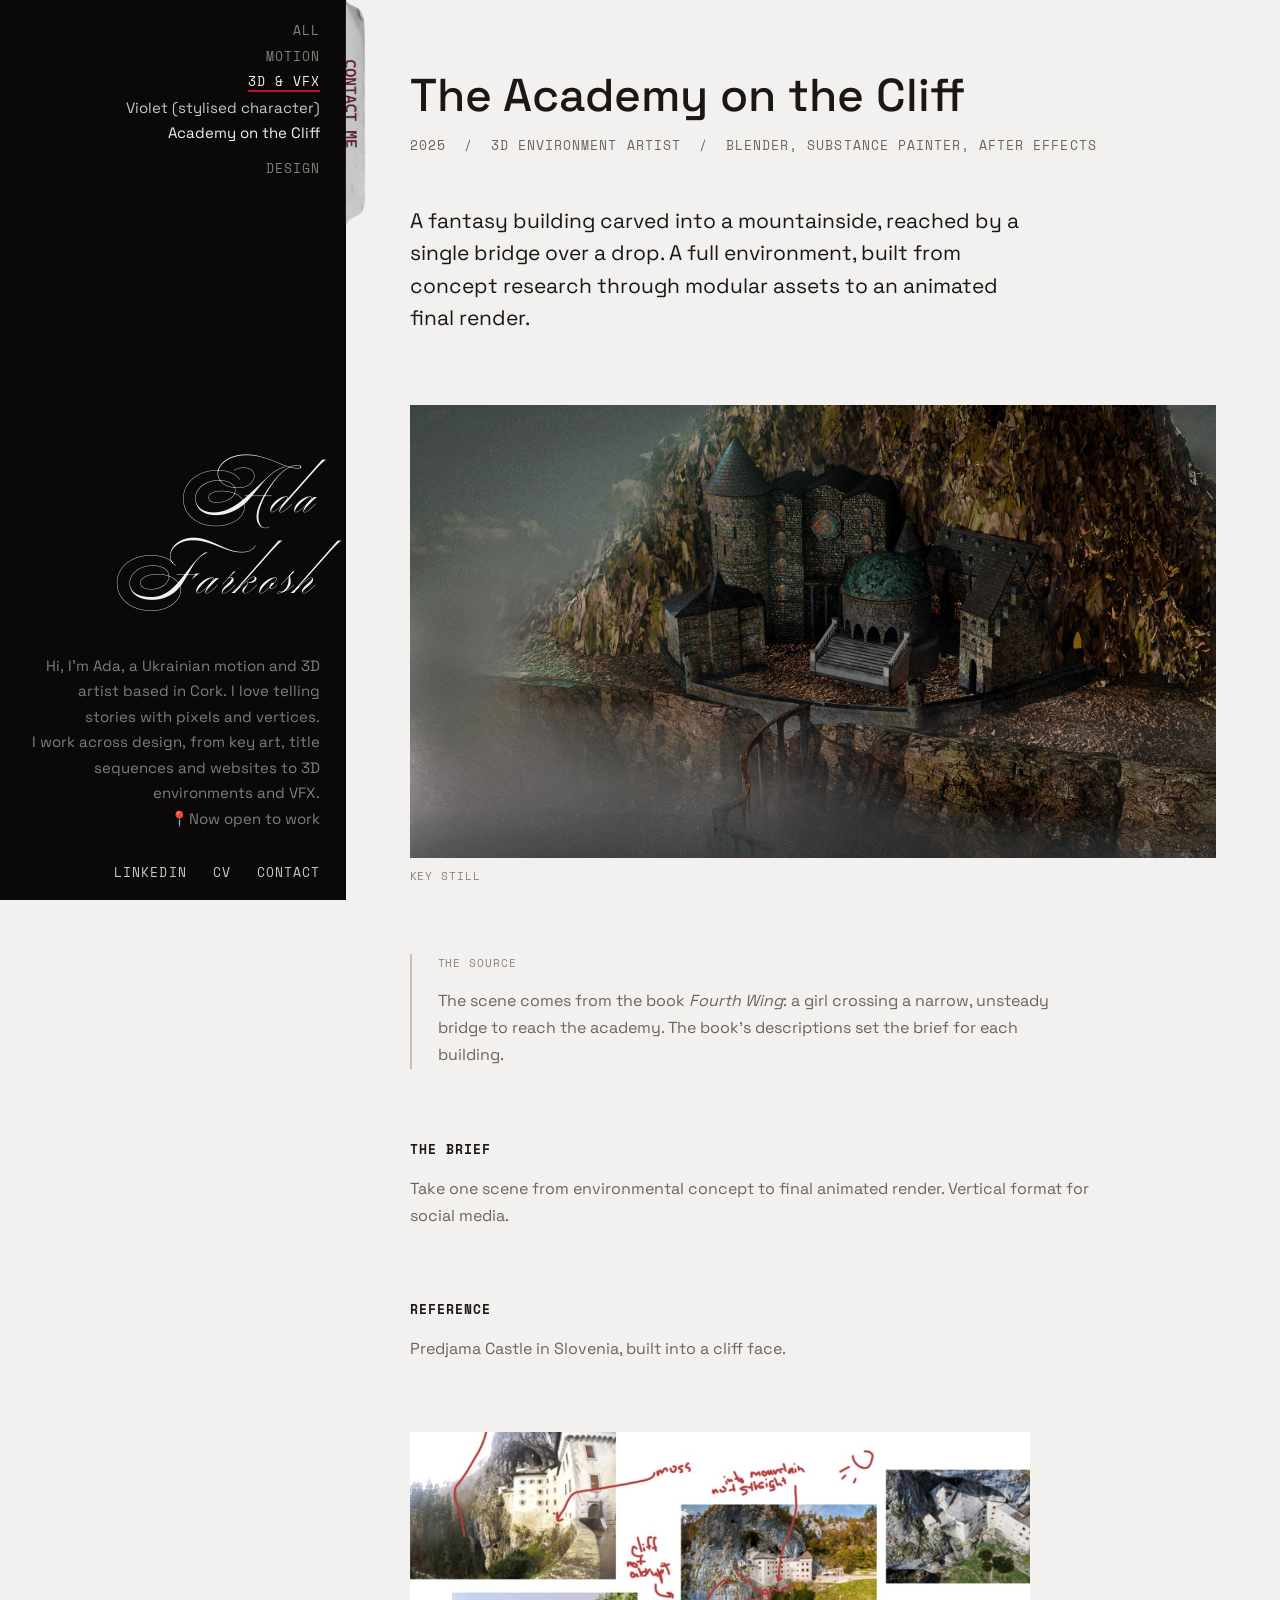
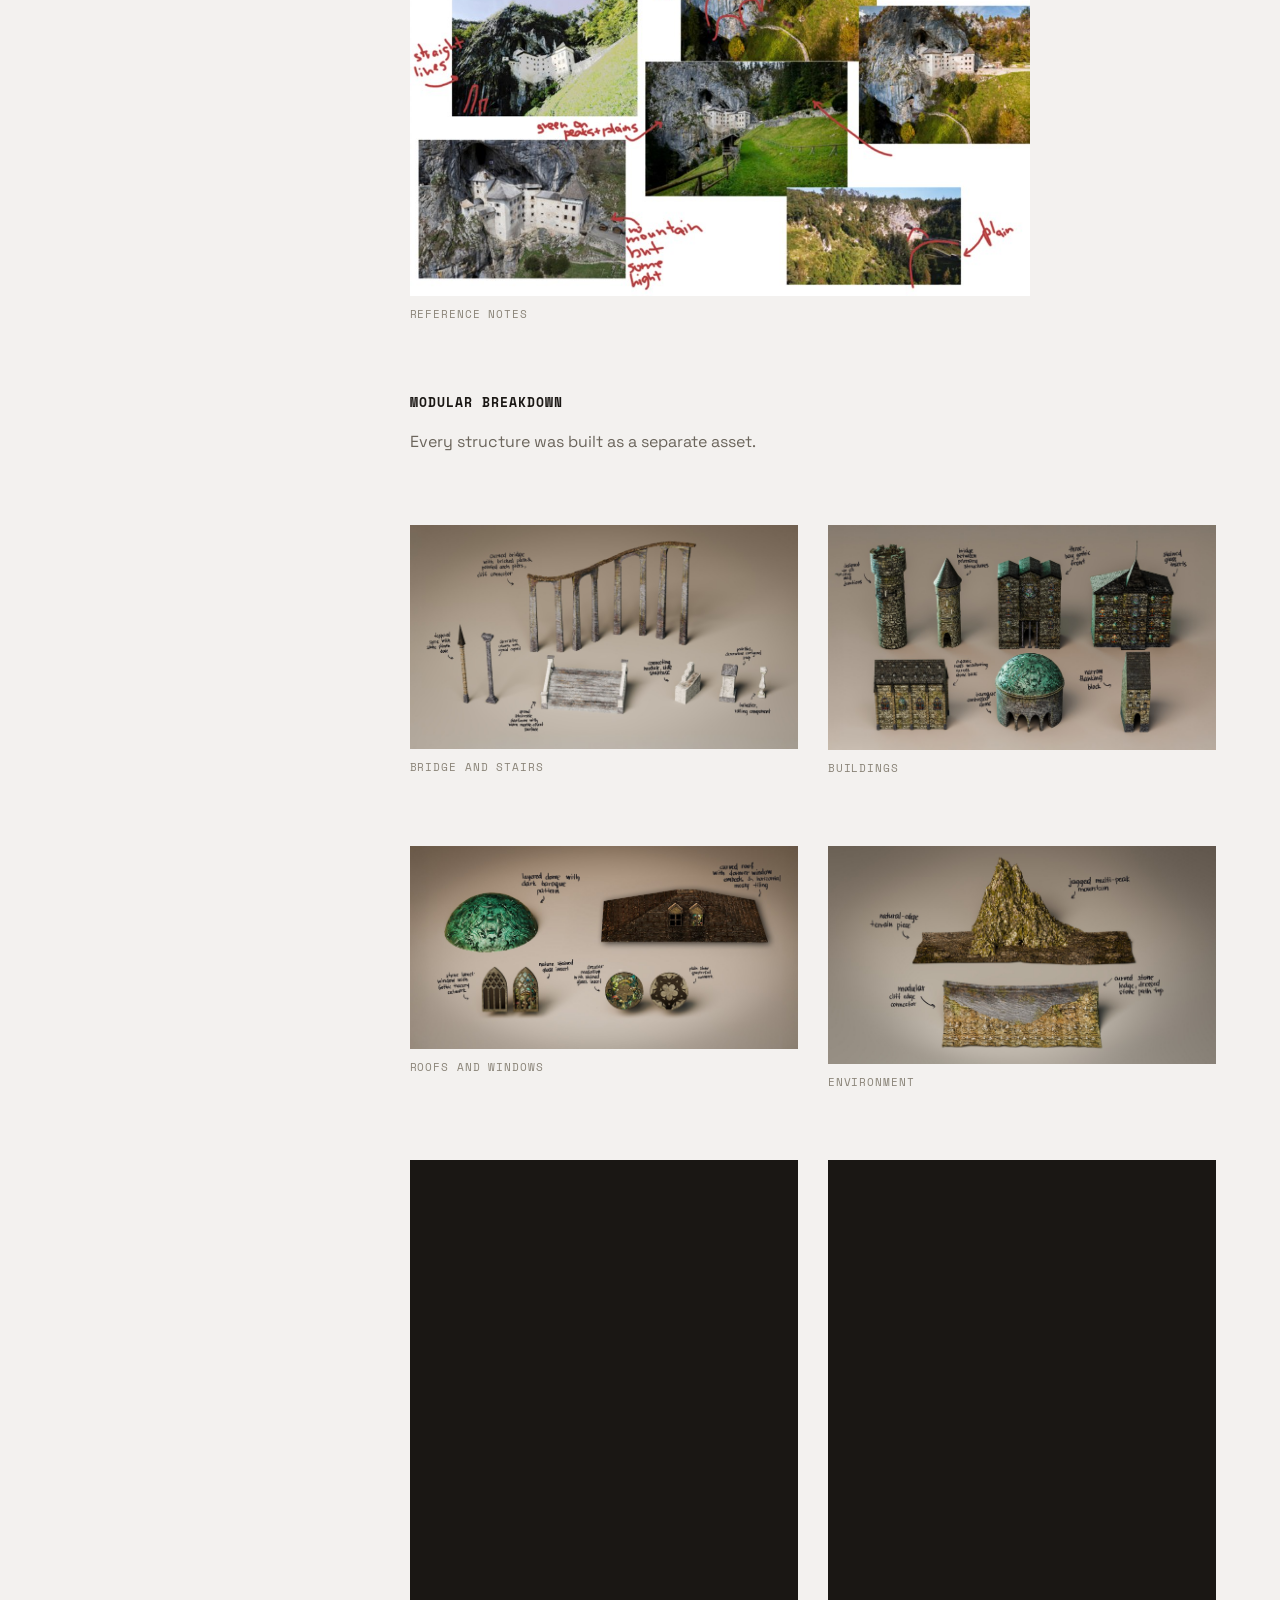
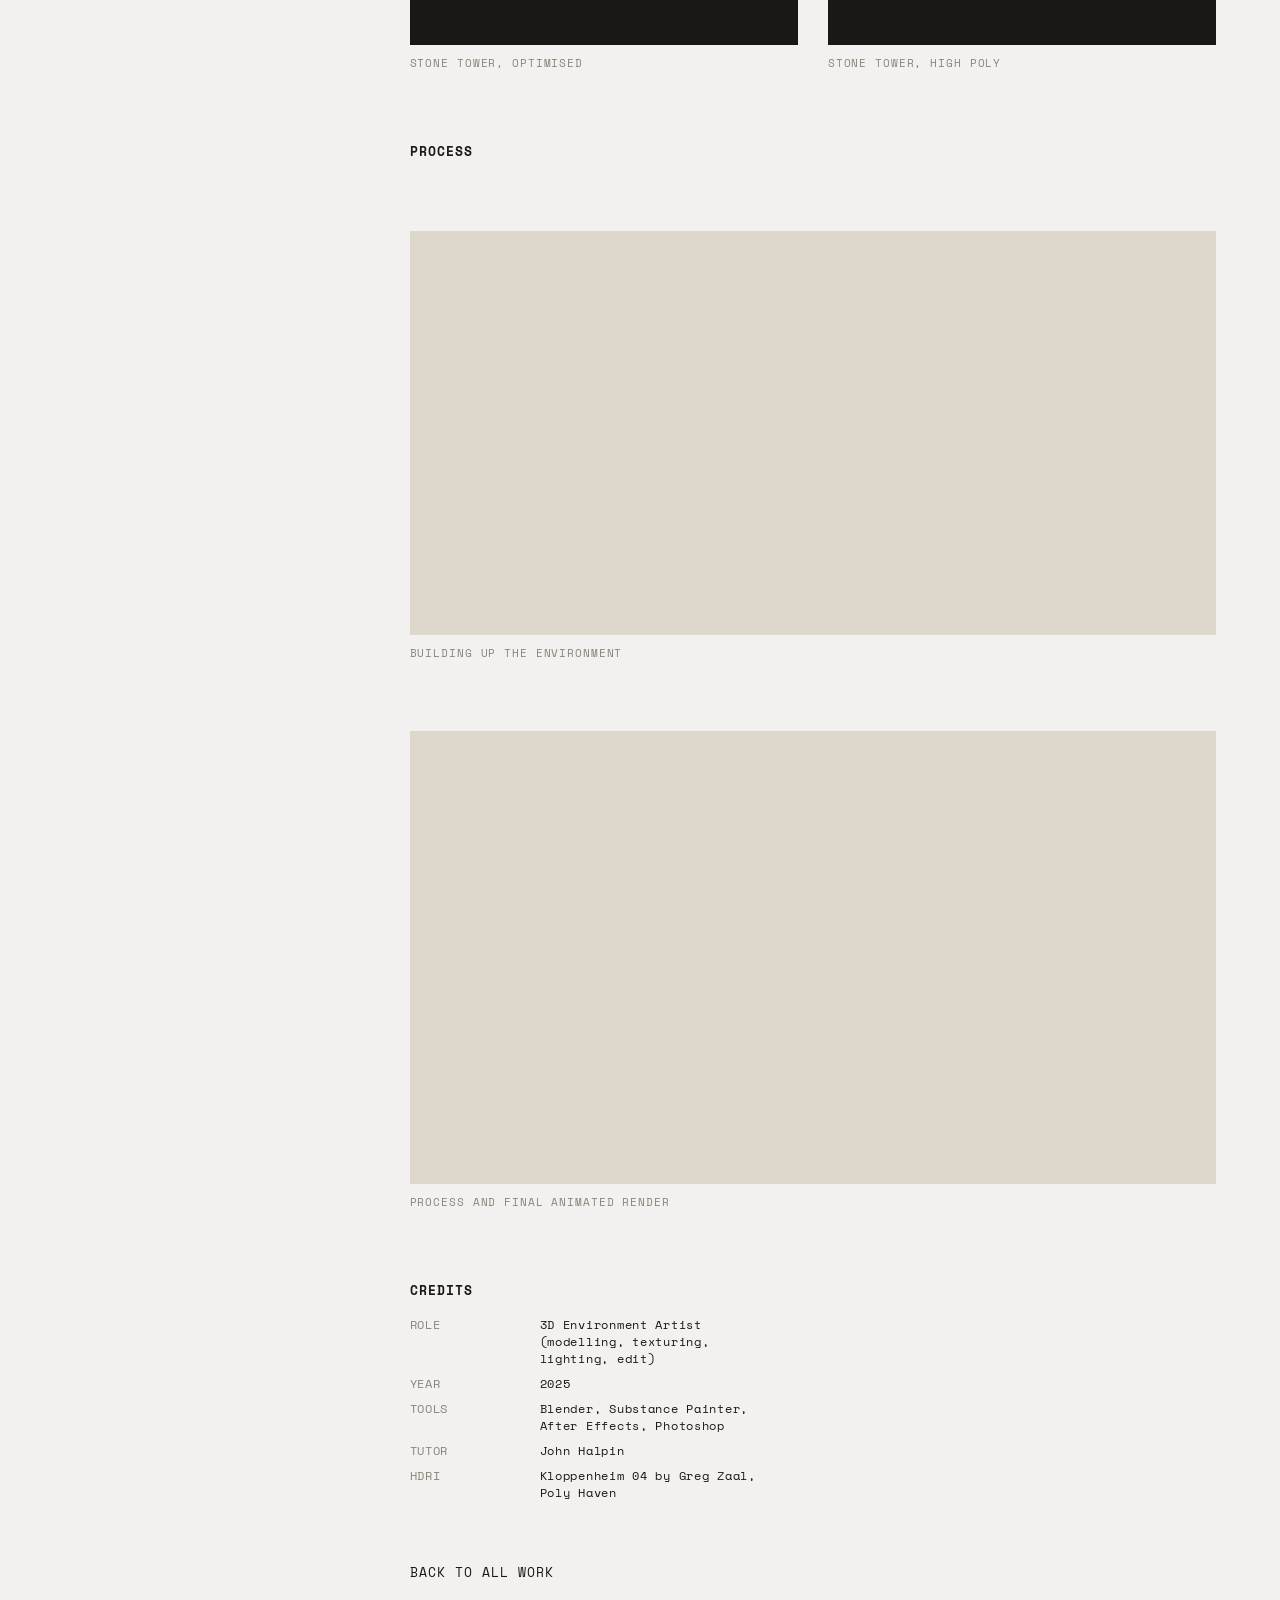
==== commit d9114ef0: "CSS major changes, categories added" ====
--- a/projects/academy_on_the_cliff.html
+++ b/projects/academy_on_the_cliff.html
@@ -15,14 +15,60 @@
     <div class="band band-dark"></div>
     <div class="band band-light"></div>
 
+    <!-- CATEGORY INDEX - <details> does the opening and closing itself.
+         "name" makes them exclusive: opening one closes the others.
+         Each link carries its own category as "?c=", so the page it
+         opens lands on the category you clicked from.
+         "all" is a link rather than a category: the index already is
+         the list of everything, so it goes there instead of opening. -->
+    <nav class="projects">
+        <ul>
+            <li><a class="cat-all" href="../index.html">all</a></li>
+            <li>
+                <details name="cats" data-cat="motion">
+                    <summary>motion</summary>
+                    <ul>
+                        <li><a href="motion_for_explainers.html?c=motion">Explainer animation</a></li>
+                        <li><a href="ptsd_explainer.html?c=motion">PTSD explainer</a></li>
+                        <li><a href="the_big_bang.html?c=motion">The Big Bang loop</a></li>
+                        <li><a href="violet_character.html?c=motion">Violet (stylised character)</a></li>
+                    </ul>
+                </details>
+            </li>
+            <li>
+                <details name="cats" data-cat="3d-vfx" open>
+                    <summary>3d & vfx</summary>
+                    <ul>
+                        <li><a href="violet_character.html?c=3d-vfx">Violet (stylised character)</a></li>
+                        <li><a class="current" href="academy_on_the_cliff.html?c=3d-vfx">Academy on the Cliff</a></li>
+                    </ul>
+                </details>
+            </li>
+            <li>
+                <details name="cats" data-cat="design">
+                    <summary>design</summary>
+                    <ul>
+                        <li><a href="motion_for_explainers.html?c=design">Explainer animation</a></li>
+                        <li><a href="ptsd_explainer.html?c=design">PTSD explainer</a></li>
+                        <li><a href="violet_character.html?c=design">Violet (stylised character)</a></li>
+                        <li><a href="what_remains_after.html?c=design">What Remains (film poster)</a></li>
+                    </ul>
+                </details>
+            </li>
+        </ul>
+    </nav>
+
     <div class="sidebar">
 
         <a href="../index.html" class="sitename">Ada Farkosh</a>
 
         <div class="about-me">
             <p>Hi, I'm Ada, a Ukrainian motion and 3D artist based in Cork. I love telling stories with pixels and
-                vertices. Before animation, I wrote for teachers and produced a documentary, and I still turn complex
-                ideas into simple visuals.</p>
+                vertices.
+                <br>
+                I work across design, from key art, title sequences and websites to 3D environments and VFX.
+                <br>
+                &#128205;Now open to work</p>
         </div>
 
         <div class="menu">
@@ -137,7 +183,7 @@
 
         <figure class="shot-full">
             <video autoplay muted loop playsinline width="2016" height="1134">
-                <source src="../assets/academy_on_the_cliff/images/academy_process.mp4" type="video/mp4">
+                <source src="../assets/academy_on_the_cliff/videos/academy_process.mp4" type="video/mp4">
             </video>
             <figcaption>Building up the environment</figcaption>
         </figure>
@@ -203,6 +249,21 @@
         });
     </script>
 
+    <script>
+        // the menu link that brought you here carries its category, as
+        // "?c=design". Open that one, so the category you clicked from is
+        // the category you land in. No parameter (arriving from a project
+        // image on the index, or a bare link) leaves the page's own
+        // default open.
+        const fromLink = new URLSearchParams(location.search).get('c');
+
+        if (fromLink) {
+            document.querySelectorAll('.projects details').forEach(function (cat) {
+                cat.open = (cat.dataset.cat === fromLink);
+            });
+        }
+    </script>
+
 </body>
 
 </html>
--- a/style/style.css
+++ b/style/style.css
@@ -4,8 +4,8 @@
 
 body {
     margin: 0;
-    background-color: #F2EDE4;
-    /* plain colour under the two textured bands below */
+    background-color: #F3F1EF;
+    /* plain colour under the two bands below */
 
     font-family: 'Space Grotesk', sans-serif;
     font-size: 16px;
@@ -18,50 +18,43 @@
 /* same circle filled in, no outline, on everything clickable */
 a,
 a:hover {
-    cursor: url('data:image/svg+xml;utf8,<svg xmlns="http://www.w3.org/2000/svg" width="30" height="30"><circle cx="15" cy="15" r="11" fill="%235B1E32"/></svg>') 15 15, pointer;
+    cursor: url('data:image/svg+xml;utf8,<svg xmlns="http://www.w3.org/2000/svg" width="30" height="30"><circle cx="15" cy="15" r="11" fill="%23C20E35"/></svg>') 15 15, pointer;
 }
 
 /* over the dark band the circle flips to the light colour */
-.sidebar {
-    cursor: url('data:image/svg+xml;utf8,<svg xmlns="http://www.w3.org/2000/svg" width="30" height="30"><circle cx="15" cy="15" r="11" fill="none" stroke="%23CFC9BC" stroke-width="3"/></svg>') 15 15, auto;
+.sidebar,
+.projects {
+    cursor: url('data:image/svg+xml;utf8,<svg xmlns="http://www.w3.org/2000/svg" width="30" height="30"><circle cx="15" cy="15" r="11" fill="none" stroke="%23C9C7C4" stroke-width="3"/></svg>') 15 15, auto;
 }
 
 .sidebar a,
-.sidebar a:hover {
-    cursor: url('data:image/svg+xml;utf8,<svg xmlns="http://www.w3.org/2000/svg" width="30" height="30"><circle cx="15" cy="15" r="11" fill="%235B1E32"/></svg>') 15 15, pointer;
-}
-
-
-/* THE TWO BANDS - photographs instead of flat colour.
-   Separate layers rather than two backgrounds on the body, so each one can
-   use cover and crop properly instead of being stretched to fit its band. */
+.sidebar a:hover,
+.projects summary {
+    cursor: url('data:image/svg+xml;utf8,<svg xmlns="http://www.w3.org/2000/svg" width="30" height="30"><circle cx="15" cy="15" r="11" fill="%23C20E35"/></svg>') 15 15, pointer;
+}
+
+
+/* THE TWO BANDS - flat colour.
+   Separate layers rather than two backgrounds on the body, so the split
+   stays exactly at 27% whatever the window size. */
 .band {
     position: fixed;
     top: 0;
     bottom: 0;
     z-index: -1;
     /* behind everything, and out of the way of clicks */
-    background-size: cover;
-    background-position: center;
 }
 
 .band-dark {
     left: 0;
     width: 27%;
-    background-image:
-        linear-gradient(rgba(20, 18, 16, .55), rgba(20, 18, 16, .55)),
-        url("../assets/site/images/background_dark.jpeg");
-    /* the flat colour sits ON TOP of the photo at 55% - the texture still
-       shows through, but the text never loses its contrast */
+    background-color: #0A0908;
 }
 
 .band-light {
     left: 27%;
     right: 0;
-    background-image:
-        linear-gradient(rgba(242, 237, 228, .55), rgba(242, 237, 228, .55)),
-        url("../assets/site/images/background_light.jpeg");
-    /* same trick, and the warm cream pulls the grey paper toward the palette */
+    background-color: #F3F1EF;
 }
 
 
@@ -119,6 +112,85 @@
        height of the 30px body text and the gap will not close */
 }
 
+/* CATEGORY INDEX, OPTION 1 - <details> and <summary>.
+   The browser does the opening, closing and keyboard access itself, so
+   there is no script behind this. */
+.projects summary,
+.projects .cat-all {
+    position: relative;
+    display: inline-block;
+    /* same box as a link, so the line can be measured against the word
+       and does not run the full width of the band */
+    list-style: none;
+    /* removes the default triangle in Firefox */
+    font-family: 'Space Mono', monospace;
+    font-size: 13px;
+    letter-spacing: 0.08em;
+    line-height: 1.35;
+    text-transform: uppercase;
+    color: #807E7B;
+    padding: 4px 0;
+    transition: color 300ms ease;
+}
+
+.projects summary::-webkit-details-marker {
+    display: none;
+    /* and the same triangle in Safari */
+}
+
+.projects summary:hover,
+.projects .cat-all:hover,
+.projects details[open] summary {
+    color: #F3F1EF;
+    /* the open category is the brightest thing in the list */
+}
+
+.projects details ul {
+    padding-bottom: 10px;
+}
+
+/* the project names take the body face at the same size as the row
+   descriptions and the bio, so the only Space Mono left in this menu is
+   the category above them. ".projects details a" outranks the shared
+   ".projects a" rule on specificity, so it wins wherever it sits. */
+.projects details a {
+    color: #C9C7C4;
+    font-family: 'Space Grotesk', sans-serif;
+    font-size: 15px;
+    letter-spacing: normal;
+    line-height: 1.7;
+}
+
+.projects details li {
+    font-size: 15px;
+    line-height: 1.7;
+    /* set here too, or the line box keeps the 13px height from
+       ".projects li" and the spacing will not match */
+}
+
+
+/* CATEGORY INDEX, OPTION 4 - everything visible, no interaction.
+   The category is a quiet label and the project names carry the links. */
+.projects.grouped .cat {
+    margin-bottom: 14px;
+}
+
+.projects.grouped .cat-name {
+    margin: 0 0 2px 0;
+    font-family: 'Space Mono', monospace;
+    font-size: 11px;
+    letter-spacing: 0.1em;
+    text-transform: uppercase;
+    color: #807E7B;
+    /* dimmer and smaller than the names below it, the way the row meta
+       labels work on the light side */
+}
+
+.projects.grouped a {
+    color: #C9C7C4;
+}
+
+
 .sidebar ul,
 .projects ul {
     list-style-type: none;
@@ -145,7 +217,7 @@
 
 /* on the dark band - light text */
 .sidebar a {
-    color: #CFC9BC;
+    color: #C9C7C4;
 }
 
 /* the project list is just an index, so it is smaller and quieter.
@@ -154,7 +226,7 @@
     font-size: 13px;
     line-height: 1.9;
     /* set on the link itself - the line box follows this, not the li */
-    color: #CFC9BC;
+    color: #C9C7C4;
 }
 
 
@@ -162,14 +234,15 @@
 /* THE HOVER LINE - drawn as a pseudo element rather than text-decoration,
    so only the line is plum and the word keeps its own colour */
 .sidebar a::after,
-.projects a::after {
+.projects a::after,
+.projects summary::after {
     content: "";
     position: absolute;
     top: 50%;
     left: 0;
     width: 0;
     height: 2px;
-    background: #5B1E32;
+    background: #C20E35;
     transition: width 500ms cubic-bezier(0.075, 0.82, 0.165, 1);
     /* grows from the left instead of appearing all at once.
        2px here, on the project titles and on the name - every hover line
@@ -177,7 +250,9 @@
 }
 
 .sidebar a:hover::after,
-.projects a:hover::after {
+.projects a:hover::after,
+.projects summary:hover::after,
+.projects details[open] summary::after {
     width: 100%;
 }
 
@@ -188,13 +263,25 @@
     height: 2px;
 }
 
+/* and so are the categories - underlined, not crossed out, so an open
+   category reads as the one you are in rather than one struck off.
+   This has to sit AFTER the shared rule above or the "top: 50%" there
+   wins on source order, both selectors being the same weight. */
+.projects summary::after,
+.projects .cat-all::after {
+    top: auto;
+    bottom: 3px;
+    height: 2px;
+}
+
 .sidebar a.sitename {
     display: block;
     font-family: 'Ballet', cursive;
     font-size: 60px;
     /* written as .sidebar a.sitename so it beats the 26px on .sidebar a above */
-    color: #F4F1E9;
-    /* brightest text on the page - top of the hierarchy */
+    color: #F3F1EF;
+    /* brightest text on the page, and the same value as the light band,
+       so the two halves are tied together - top of the hierarchy */
     line-height: 1.35;
 }
 
@@ -210,7 +297,7 @@
     /* smaller than the menu links, and the column width gives
        roughly 40 characters a line */
     line-height: 1.7;
-    color: #857F72;
+    color: #807E7B;
     /* dim until hovered */
     transition: 0.3s;
 
@@ -219,7 +306,7 @@
 }
 
 .about-me:hover p {
-    color: #F2EDE4;
+    color: #F3F1EF;
     font-size: 16px;
     /* grown with font-size, not transform, so the text stays sharp */
 }
@@ -297,16 +384,16 @@
     overflow: hidden;
 }
 
-.shot img {
+/* a row's frame holds either a still or a silent clip - both are laid out
+   exactly the same way, so swapping one for the other changes nothing */
+.shot img,
+.shot video {
     position: absolute;
     inset: 0;
     width: 100%;
     height: 100%;
     object-fit: cover;
     /* a bigger upload is cropped to the frame instead of squashed */
-    filter: grayscale(1);
-    /* black and white until hovered */
-    transition: transform .5s ease, filter .5s ease;
 }
 
 
@@ -354,33 +441,11 @@
 
 
 /* LENS FLARE - light layer on the photo, invisible until hovered */
-.flare-light {
-    position: absolute;
-    inset: 0;
-    background:
-        radial-gradient(circle at 20% 40%, rgba(255, 255, 255, .55), transparent 40%),
-        radial-gradient(circle at 35% 45%, rgba(255, 200, 100, .4), transparent 30%),
-        radial-gradient(circle at 60% 55%, rgba(255, 255, 255, .25), transparent 30%);
-    opacity: 0;
-    transition: opacity .5s ease;
-}
-
 /* photo, number and title are one unit: touching any of them lights all
    three. ":has" lets the row react to what is hovered inside it. The
    description is not in the list, so it stays out of it. */
-.project:has(:is(.shot, .digit, .blurb h2 a):hover) .shot img {
-    transform: scale(1.05);
-    filter: grayscale(0);
-    /* true colour revealed */
-}
-
-.project:has(:is(.shot, .digit, .blurb h2 a):hover) .flare-light {
-    opacity: .45;
-    /* kept light - the colour coming back is the main event */
-}
-
 .project:has(:is(.shot, .digit, .blurb h2 a):hover) .digit {
-    color: #5B1E32;
+    color: #C20E35;
     /* the numbers only change colour - no line through them */
 }
 
@@ -424,7 +489,7 @@
     left: 0;
     width: 0;
     height: 2px;
-    background: #5B1E32;
+    background: #C20E35;
     transition: width 500ms cubic-bezier(0.075, 0.82, 0.165, 1);
 }
 
@@ -594,7 +659,7 @@
     left: 0;
     width: 0;
     height: 2px;
-    background: #5B1E32;
+    background: #C20E35;
     transition: width 500ms cubic-bezier(0.075, 0.82, 0.165, 1);
 }
 
@@ -1023,7 +1088,7 @@
     left: 0;
     width: 0;
     height: 2px;
-    background: #5B1E32;
+    background: #C20E35;
     transition: width 500ms cubic-bezier(0.075, 0.82, 0.165, 1);
 }
 
@@ -1033,7 +1098,7 @@
 
 /* the page you are currently on, in the index list */
 .projects a.current {
-    color: #F4F1E9;
+    color: #F3F1EF;
 }
 
 /* THE IMAGE POPUP - hidden until a picture is clicked */
@@ -1042,7 +1107,7 @@
     position: fixed;
     inset: 0;
     z-index: 2000;
-    background-color: rgba(20, 18, 16, .92);
+    background-color: rgba(10, 9, 8, .94);
     cursor: zoom-out;
 
     align-items: center;
@@ -1072,7 +1137,7 @@
 
     body {
         font-size: 15px;
-        background-color: #F2EDE4;
+        background-color: #F3F1EF;
     }
 
     .band {
@@ -1083,7 +1148,7 @@
     .sidebar {
         position: static;
         width: 100%;
-        background-color: #141210;
+        background-color: #0A0908;
         padding: 20px 4%;
         box-sizing: border-box;
         gap: 18px;
@@ -1112,7 +1177,7 @@
         margin-left: 0;
         padding: 18px 4% 24px 4%;
         box-sizing: border-box;
-        background-color: #141210;
+        background-color: #0A0908;
         /* it keeps the light text, so it needs the dark block behind it
            once the two bands stop existing */
     }
